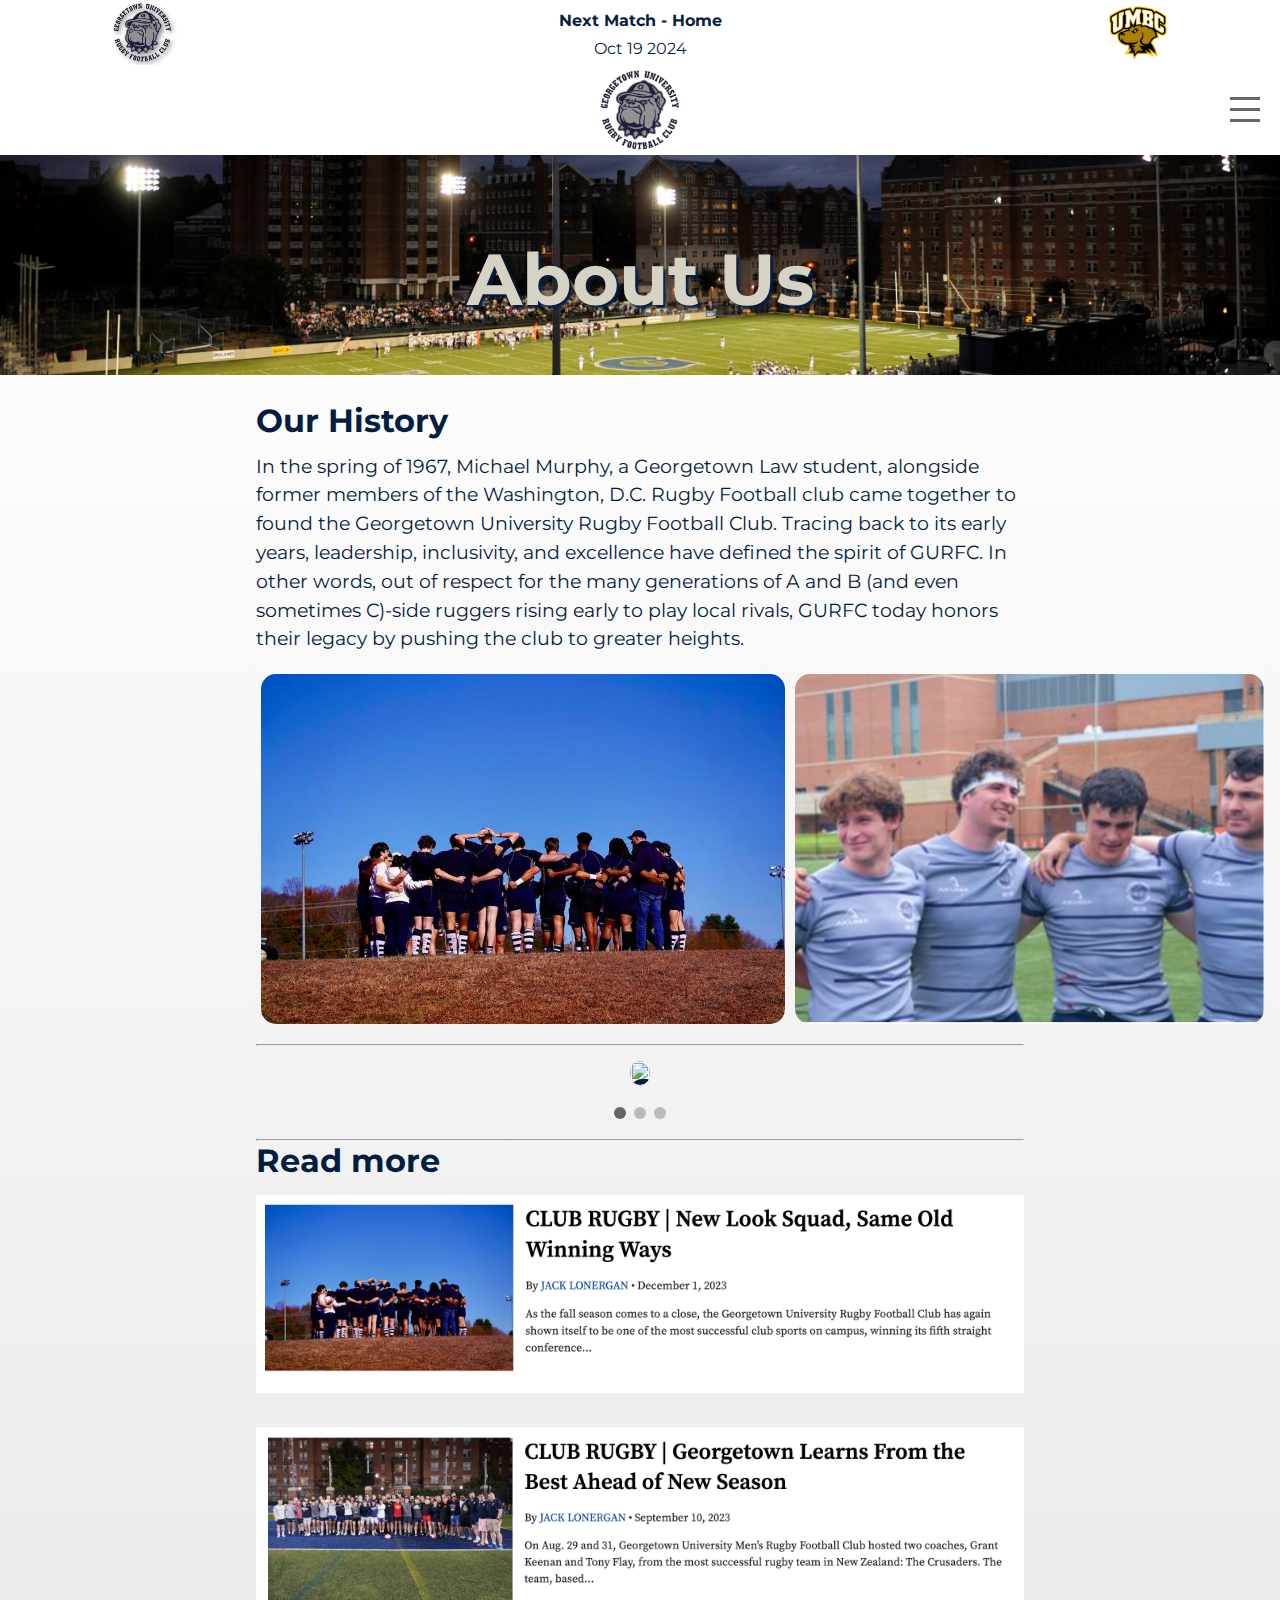
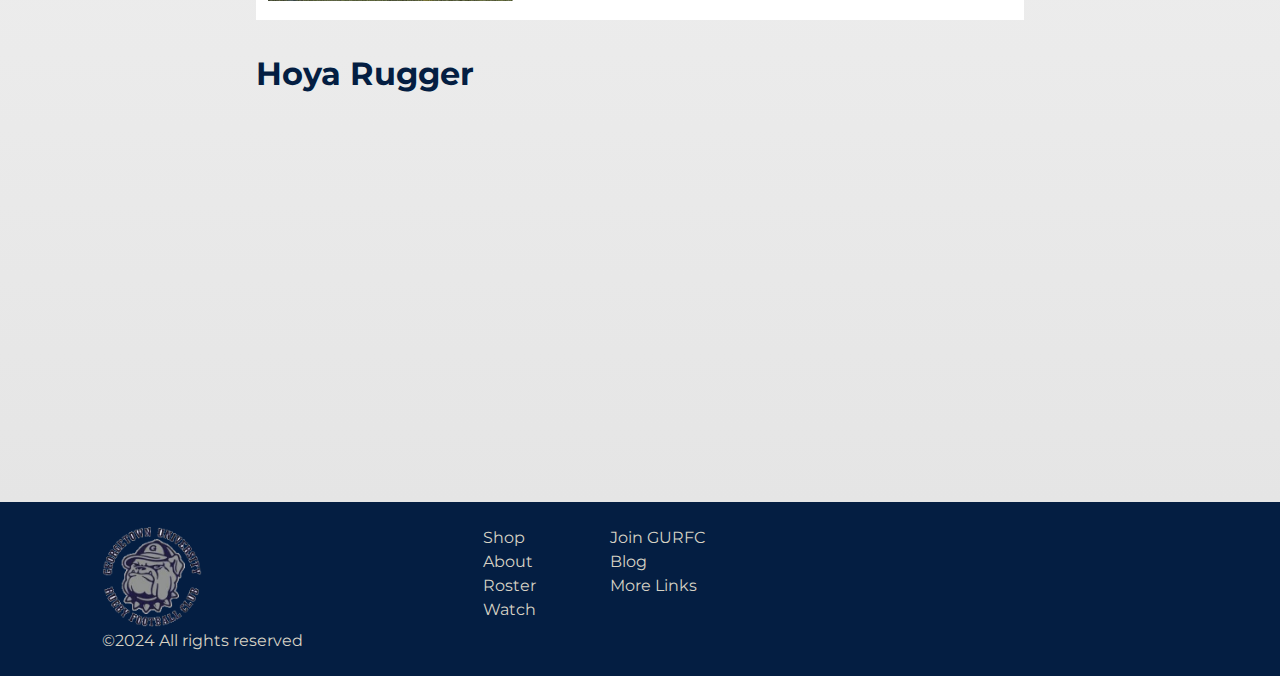
==== about.html @ d2261a6a "umbc match" ====
<!DOCTYPE html>
<html lang="en">
  <head>
    <link rel="stylesheet" href="style.css" />
    <meta charset="UTF-8" />
    <meta name="viewport" content="width=device-width, initial-scale=1.0" />
    <title>GURFC|About</title>
    <script
      src="https://kit.fontawesome.com/2601b20e92.js"
      crossorigin="anonymous"
    ></script>
    <link rel="preconnect" href="https://fonts.googleapis.com" />
    <link rel="preconnect" href="https://fonts.gstatic.com" crossorigin />
    <link
      href="https://fonts.googleapis.com/css2?family=Montserrat:ital,wght@0,100..900;1,100..900&display=swap"
      rel="stylesheet"
    />
    <link rel="icon" type="image/png" href="images/logo.png" sizes="32x32" />
    <link rel="icon" type="image/png" href="images/logo.png" sizes="16x16" />
  </head>
  <body>
    <div class="next-match">
      <div class="score-table">
        <div class="GURFC-card">
          <img src="images/logo.png" id="watch-logo" />
        </div>
        <div></div>
        <div
          class="card-info"
          style="
            display: block;
            text-align: center;
            line-height: 175%;
            padding-top: 0;
          "
        >
          <h4 style="color: #041e42; text-align: center; padding-top: 4px">
            Next Match - Home
          </h4>
          <p>Oct 19 2024</p>
        </div>
        <div></div>
        <div class="opponent-card">
          <img src="images/umbc_logo.png" id="opp-logo" />
        </div>
      </div>
    </div>
    <!--navigation bar-->
    <nav class="navbar">
      <div class="navbar__container">
        <div class="navbar__wide">
          <a href="index.html" id="navbar__logo">
            <img src="images/logo.png" width="80" height="80" />
          </a>
          <ul class="navbar__menu">
            <li class="navbar__item">
              <a href="shop.html" class="navbar__links">Shop</a>
            </li>
            <li class="navbar__item">
              <a href="about.html" class="navbar__links">About</a>
            </li>
            <li class="navbar__item">
              <a href="roster.html" class="navbar__links">Roster</a>
            </li>
            <li class="navbar__item">
              <a href="watch.html" class="navbar__links">Watch</a>
            </li>
            <li class="navbar__btn">
              <a href="join.html" class="button">Join GURFC</a>
            </li>
          </ul>
        </div>
        <div class="navbar__toggle" id="mobile-menu">
          <br />
          <span class="bar"></span>
          <span class="bar"></span>
          <span class="bar"></span>
        </div>
      </div>
    </nav>
    <!-- About Section -->
    <div class="watch__body">
      <div class="about__header">
        <h1>About Us</h1>
      </div>
      <div class="about__main">
        <div class="about__container">
          <div class="about__content">
            <h2>Our History</h2>
            <p>
              In the spring of 1967, Michael Murphy, a Georgetown Law student,
              alongside former members of the Washington, D.C. Rugby Football
              club came together to found the Georgetown University Rugby
              Football Club. Tracing back to its early years, leadership,
              inclusivity, and excellence have defined the spirit of GURFC. In
              other words, out of respect for the many generations of A and B
              (and even sometimes C)-side ruggers rising early to play local
              rivals, GURFC today honors their legacy by pushing the club to
              greater heights.
            </p>
            <div class="abt-imgs">
              <img src="images/PD.jpeg" id="abtimg" />
              <img src="images/uncs.png" id="abtimg2" />
            </div>
          </div>
        </div>
        <hr />
        <div class="Slideshow">
          <div class="about__content2">
            <div class="Slides fade">
              <div class="SlideTitle">
                <h2>Our Commitment to Inclusivity</h2>
              </div>
              <img src="images/include.jpg" class="ssimg" />
              <div class="caption">
                <p>
                  In GURFC, we believe inclusivity is vital to fielding the best
                  team we possibly can. We have no try-outs, and welcome anybody
                  to come to our practices to teach or learn the beautiful game
                  of rugby.
                </p>
              </div>
            </div>
            <div class="Slides fade">
              <div class="SlideTitle">
                <h2>Developing Athletes, Building Leaders</h2>
              </div>
              <img src="images/athlete.jpeg" class="ssimg" />
              <div class="caption">
                <p>
                  We believe that practice is not time off. Sharpening a skill,
                  whether athletic, academic, or professional requires
                  consistent intensity. Our practices serve as a reminder of how
                  good it feels to become better and how easy it is to work hard
                  when you know you’re making a difference.
                </p>
              </div>
            </div>
            <div class="Slides fade">
              <div class="SlideTitle">
                <h2>Beyond Rugby: A Community of Support</h2>
              </div>
              <img src="images/fwd.jpg" class="ssimg" />
              <div class="caption">
                <p>
                  For us, rugby is just one small part of our lives. GURFC
                  players and alums take pride in all of their academic,
                  extracurricular, and professional involvements. Being part of
                  GURFC goes far beyond simply playing rugby.
                </p>
              </div>
            </div>
            <a class="prev" onclick="plusSlides(-1)">&#10094;</a>
            <a class="next" onclick="plusSlides(1)">&#10095;</a>
          </div>
          <br />
          <div style="text-align: center">
            <span class="dot" onclick="currentSlide(1)"></span>
            <span class="dot" onclick="currentSlide(2)"></span>
            <span class="dot" onclick="currentSlide(3)"></span>
          </div>
        </div>
        <hr />
        <h2 style="color: #041e42; font-size: 2rem">Read more</h2>
        <div class="about__content3">
          <a
            href="https://thehoya.com/sports/club-rugby-new-look-squad-same-old-winning-ways/"
            ><img src="images/article 1.png" id="article1"
          /></a>
          <a
            href="https://thehoya.com/sports/club-rugby-georgetown-learns-from-the-best-ahead-of-new-season/"
            ><img src="images/article 2.png" id="article2"
          /></a>
          <h2 style="color: #041e42; font-size: 2rem">Hoya Rugger</h2>
          <iframe
            width="500"
            height="315"
            src="https://www.youtube.com/embed/M8ItVtysA5o?si=OM4Yzymn_uKCERls"
            title="YouTube video player"
            frameborder="0"
            allow="accelerometer; autoplay; clipboard-write; encrypted-media; gyroscope; picture-in-picture; web-share"
            referrerpolicy="strict-origin-when-cross-origin"
            allowfullscreen
          ></iframe>
        </div>
      </div>
    </div>
    <!--Footer Section-->
    <section>
      <div class="footer__container">
        <div class="footer__logo">
          <a href="index.html" id="footer__img">
            <img src="images/logo.png" width="100" height="100" />
          </a>
          <p>©2024 All rights reserved</p>
        </div>
        <div class="footer__links">
          <div class="footer__column">
            <a href="shop.html">Shop</a>
            <a href="about.html">About</a>
            <a href="roster.html">Roster</a>
            <a href="watch.html">Watch</a>
          </div>
          <div class="footer__column">
            <a href="join.html">Join GURFC</a>
            <a href="https://thehoya.com/?s=rugby">Blog</a>
            <a href="https://linktr.ee/gurfc">More Links</a>
          </div>
        </div>
        <div class="social__icons">
          <a
            href="/"
            class="social__icon--link"
            target="https://www.instagram.com/gurfc/"
            ><i class="fa-brands fa-instagram"></i
          ></a>
          <a
            href="https://www.facebook.com/GURFC/"
            class="social__icon--link"
            target="_blank"
            ><i class="fa-brands fa-facebook"></i
          ></a>
          <a
            href="https://www.youtube.com/channel/UCkJRjD6pDyHIiu_goEFzu9A"
            class="social__icon--link"
            target="_blank"
            ><i class="fa-brands fa-youtube"></i
          ></a>
        </div>
      </div>
    </section>

    <script src="app.js"></script>
  </body>
</html>
---- style.css ----
* {
  box-sizing: border-box;
  margin: 0;
  padding: 0;
  font-family: "Montserrat", sans-serif;
}

html {
  overflow: scroll;
  overflow-x: hidden;
}
::-webkit-scrollbar {
  width: 0; /* Remove scrollbar space */
  background: transparent; /* Optional: just make scrollbar invisible */
}
/* Optional: show position indicator in red */
::-webkit-scrollbar-thumb {
  background: #ff0000;
}

.navbar {
  height: 90px;
  display: flex;
  justify-content: center;
  align-items: center;
  font-size: 1rem;
  position: sticky;
  top: 0;
  z-index: 99;
  background-color: white;
}

.navbar__container {
  display: flex;
  flex-direction: row-reverse;
  justify-content: flex-start;
  position: relative;
  height: 80px;
  z-index: 99;
  width: 100%;
  padding: 0px 0px 0px 0px;
}

#navbar__logo img {
  width: 80px;
  height: 80 px;
  flex: 0 1 auto;
  position: absolute;
  left: 50%;
  transform: translateX(-50%);
}

.navbar__menu {
  display: flex;
  align-items: center;
  list-style: none;
  text-align: center;
  margin-left: auto;
}

.navbar__item {
  height: 80px;
}

.navbar__links {
  color: #041e42;
  display: flex;
  font-size: 1em;
  align-items: center;
  justify-content: center;
  text-decoration: none;
  padding: 0 1rem;
  height: 100%;
}

.navbar__btn {
  display: flex;
  align-items: center;
  padding: 0rem 2rem;
}

.button {
  display: flex;
  justify-content: center;
  align-items: center;
  text-decoration: none;
  padding: 10px 20px;
  height: 75%;
  width: 200px;
  border: none;
  outline: none;
  border-radius: 5px;
  background: #041e42;
  color: white;
}

.button:hover {
  background: #63666a;
  transition: all 0.3s ease;
}

.navbar__links:hover {
  color: #63666a;
  transition: all 0.3s ease;
}

@media screen and (max-width: 1280px) {
  .navbar__container {
    display: flex;
    justify-content: flex-start;
    position: relative;
    height: 80px;
    z-index: 999;
    max-width: 1300px;
    padding: 0px 0px 0px 0px;
  }

  .navbar__logo {
    flex: 0 1 auto;
    position: absolute;
    transform: translateX(-50%);
  }

  .navbar__menu {
    display: grid;
    grid-template-columns: auto;
    margin: 0;
    width: 100%;
    position: absolute;
    top: -1000px;
    transition: all 0.5s ease;
    height: 50vh;
    z-index: -1;
    transform: translateX(-100%);
  }

  .navbar__menu.active {
    background: white;
    top: 100%;
    opacity: 1;
    transition: all 0.5 ease;
    z-index: 99;
    height: 70vh;
    font-size: 1.1rem;
  }

  .navbar__btn {
    display: flex;
    justify-content: space-around;
    margin: 0;
    width: 100%;
    z-index: 99;
  }

  .navbar__toggle {
    flex: 0 1 auto;
    margin-left: auto;
    width: 50px;
    height: 80px;
    position: relative;
    background-color: #fff;
    cursor: pointer;
    padding-right: 20px;
  }

  .navbar__toggle .bar {
    width: 30px;
    height: 3px;
    margin: 8px 0;
    transition: all 0.3s ease-in-out;
    background: #63666a;
    display: block;
    cursor: pointer;
  }
  .navbar__item {
    width: 100%;
  }

  .navbar__links {
    text-align: center;
    padding: 2rem;
    width: 100%;
    display: table;
  }

  .navbar__btn {
    padding-bottom: 2rem;
  }
  .button {
    display: flex;
    justify-content: center;
    align-items: center;
    width: 80%;
    height: 80px;
    margin: 0;
  }

  #mobile-menu.is-active .bar:nth-child(2) {
    transform: translateY(11px) rotate(45deg);
  }

  #mobile-menu.is-active .bar:nth-child(4) {
    transform: translateY(-11px) rotate(-45deg);
  }

  #mobile-menu.is-active .bar:nth-child(3) {
    opacity: 0;
  }
}

/*Hero Section CSS*/
.main {
  background-image: url(images/P1.jpg);
  background-size: cover;
  background-repeat: no-repeat;
  background-position: 50% 54%;
  height: 700px;
  z-index: 1;
}

.main__container {
  display: flex;
  flex-direction: column;
  flex-wrap: wrap;
}

.main__content {
  margin: 4rem 8rem 8rem 8rem;
  text-align: center;
  z-index: 1;
}

.main__content h1 {
  font-size: 5.5rem;
  color: #fff;
  background-size: 100%;
  text-shadow: 8px 8px 8px #041e42;
}

.main__content h2 {
  font-size: 2rem;
  color: #fff;
  text-shadow: 6px 6px 6px #041e42;
  background-size: 100%;
}

.main__btn {
  font-size: 1.2rem;
  background-color: #041e42;
  margin: auto;
  color: white;
  padding: 16px 16px;
  border: none;
  border-radius: 10px;
  cursor: pointer;
  position: relative;
  transition: all 0.35s;
  outline: none;
}

.main__btn a {
  position: relative;
  z-index: 2;
  color: white;
  text-decoration: none;
}

.main__btn:after {
  position: absolute;
  content: "";
  top: 0;
  left: 0;
  width: 0;
  height: 100%;
  background: #63666a;
  transition: all 0.3s;
  border-radius: 10px;
}

.main__btn:hover {
  color: white;
}

.main__btn:hover:after {
  width: 100%;
}

.schedule__container {
  display: flex;
  justify-content: space-around;
  width: 100%;
}

.schedule__card {
  display: inline-block;
}

.instagram {
  display: flex;
  padding-top: 2%;
  justify-content: space-around;
}

@media screen and (max-width: 1040px) {
  .main__container {
    display: flex;
    justify-content: space-between;
    width: 100%;
  }

  .main__content {
    width: 0;
    margin: 4em 8rem 2rem 8rem;
    padding: 1px 0;
  }

  .main__content h1 {
    font-size: 4rem;
  }

  .main__content h2 {
    font-size: 2rem;
  }
}

@media screen and (max-width: 600px) {
  .main__content {
    margin: 4em 4rem 2rem 4rem;
  }

  .main__content h1 {
    font-size: 3rem;
  }

  .main__content h2 {
    font-size: 2rem;
  }
}

@media screen and (max-width: 600px) {
  .coaches {
    display: block;
  }
}

.main2 {
  display: flex;
  justify-content: space-around;
}

.main2__container {
  display: grid;
  grid-template-columns: 384px 484px;
  margin-top: 3rem;
  margin-bottom: 2rem;
  height: 500px;
  gap: 2rem;
}

.main2__content {
  max-height: fit-content;
}

.main2__content h1 {
  font-size: 2rem;
  color: #041e42;
}

.main2__content p {
  font-size: 1.2rem;
  color: #041e42;
}

.main2__content h2 {
  font-size: 1.2rem;
  color: #63666a;
}

.main__img {
  display: flex;
  align-items: center; /* Center the image vertically */
  justify-content: center; /* Center the image horizontally */
}

#img2 {
  max-width: 100%;
  max-height: 100%;
}

@media (max-width: 1280px) {
  .main2__container {
    display: flex;
    flex-direction: column;
    height: fit-content;
    object-fit: cover;
    max-width: 900px;
  }

  .main2__img,
  .main2__content {
    margin: 0 6%;
  }
  .main2__content p,
  .main2__content h2 {
    font-size: 1rem;
  }
}

.footer__container {
  background-color: #041e42;
  padding: 0 0;
  display: flex;
  min-height: 100%;
}

.footer__logo {
  cursor: pointer;
  flex: 2;
  margin-left: 8%;
  margin-top: 2%;
  margin-bottom: 2%;
  align-items: center;
}

.footer__logo p {
  color: #d6d2c4;
}

.footer__links {
  display: flex;
  flex: 4;
}

.footer__column {
  display: flex;
  flex-direction: column;
  margin-top: 4%;
  margin-left: 12%;
  line-height: 24px;
}

.footer__column a {
  text-decoration: none;
  color: #d6d2c4;
  font-size: 16px;
}

.social__icons {
  cursor: pointer;
  display: flex;
  justify-content: flex-end;
  margin-right: 8%;
  flex: 1;
  align-items: center;
}

.social__icon--link {
  color: #d6d2c4;
  font-size: 30px;
}

@media (max-width: 1000px) {
  .footer__container {
    position: relative;
    background-color: #041e42;
    height: 32vh;
  }

  .footer__logo {
    position: absolute;
  }
  .footer__links {
    position: absolute;
    bottom: 0;
    left: 0;
    right: 0;
    width: 300px;
    margin: auto;
  }
  .social__icons {
    position: absolute;
    right: 0;
    top: 0;
    bottom: 0;
    margin-top: auto;
    margin-bottom: auto;
  }
}

/*About CSS*/

.about__header {
  background-image: url(images/Cooper.jpeg);
  background-size: cover;
  background-repeat: no-repeat;
  background-position: 50% 60%;
  height: 220px;
  z-index: 1;
}

.about__header h1 {
  display: flex;
  justify-content: center;
  padding-top: 80px;
  color: #d6d2c4;
  text-shadow: 3px 3px 3px #041e42;
  font-family: "Montserrat", sans-serif;
  font-size: 4.5rem;
}

.about__main {
  display: block;

  margin: 0 auto;
  padding: 2% 20%;
}

.about__container {
  color: #041e42;
}

.abt-imgs {
  display: flex;
  justify-content: space-evenly;
  padding-bottom: 2%;
}

.about__content p {
  padding-bottom: 2%;
  text-align: left;
}

#abtimg {
  border-radius: 20px;
  width: auto;
  height: 40vh;
  grid-column: 1 / 2;
  object-fit: contain;
  padding: 5px;
}

#abtimg2 {
  border-radius: 20px;
  width: auto;
  height: 40vh;
  grid-column: 2 / 3;
  object-fit: contain;
  padding: 5px;
}

.about__content h2 {
  font-size: 2rem;
  padding-bottom: 12px;
}

.about__content p {
  font-size: 1.2rem;
  grid-column: 1 / 4;
  line-height: 1.5;
}

.Slideshow {
  margin: auto;
  padding: 2% 0%;
  max-width: 1200px;
}

.about__content2 {
  position: relative;
  margin: auto;
  overflow: hidden;
  display: flex;
  width: fit-content;
  border-radius: 20px;
}

.Slides {
  display: none;
}

.prev,
.next {
  cursor: pointer;
  position: absolute;
  top: 50%;
  width: auto;
  margin-top: -22px;
  padding: 16px;
  color: white;
  font-weight: bold;
  font-size: 18px;
  transition: 0.6s ease;
  border-radius: 0 3px 3px 0;
  user-select: none;
}

.next {
  right: 0;
  border-radius: 3px 0 0 3px;
}

.prev:hover,
.next:hover {
  background-color: rgba(0, 0, 0, 0.8);
}

.caption {
  color: #f2f2f2;
  background: #041e42;
  font-size: 1rem;
  padding: 8px 12px;
  position: absolute;
  margin-left: auto;
  margin-right: auto;
  left: 0;
  right: 0;
  top: 75%;
  text-align: center;
  width: 550px;
  text-align: center;
  line-height: 1.5;
  border-radius: 12px;
}

.SlideTitle {
  color: #fff;
  font-size: 1.2rem;
  margin: 8px 8px;
  position: absolute;
  right: 50%;
  left: 5%;
  top: 1;
  width: 100%;
}

.dot {
  cursor: pointer;
  height: 12px;
  width: 12px;
  margin: 0 2px;
  background-color: #bbb;
  border-radius: 50%;
  display: inline-block;
  transition: #fff 0.6s ease;
}

.active,
.dot:hover {
  background-color: #63666a;
}

.fade {
  animation-name: fade;
  animation-duration: 1.5s;
}

@keyframes fade {
  from {
    opacity: 0.4;
  }
  to {
    opacity: 1;
  }
}

.ssimg {
  width: 100%;
  height: 100%;
  object-fit: cover;
}

.about__content3 {
  display: flex;
  flex-direction: column;
  gap: 30px;
  padding-top: 2%;
}

#article1,
#article2 {
  width: 100%;
}

.about__content3 p {
  font-size: 1.2rem;
  line-height: 1.5;
  grid-column: 1/3;
}

@media (max-width: 1350px) {
  .about__content3 p {
    font-size: 0.9em;
    line-height: 2em;
    padding-bottom: 20px;
  }

  .about__content3 {
    padding-bottom: 5%;
  }

  .about__content3 iframe {
    align-self: center;
  }
}

@media (max-width: 1200px) {
  .about__main {
    padding: 2% 5%;
  }

  .about__content {
    padding: 2%;
  }

  .about__content p {
    display: flex;
    font-size: 1em;
    line-height: 2em;
  }

  .caption {
    color: #f2f2f2;
    font-size: 0.8em;
    text-align: center;
    top: 65%;
  }
}

@media (max-width: 1100px) {
  .abt-imgs {
    flex-direction: column;
    justify-self: center;
  }

  #abtimg {
    border-radius: 20px;
    height: auto;
  }

  #abtimg2 {
    border-radius: 20px;
    height: auto;
  }
}

@media (max-width: 670px) {
  .caption {
    color: #f2f2f2;
    font-size: 0.7em;
    text-align: left;
    left: 0;
    width: fit-content;
  }

  .SlideTitle {
    font-size: 1em;
  }
}

/*Roster CSS*/

.roster__header {
  background-image: url(images/Cooper.jpeg);
  background-size: cover;
  background-repeat: no-repeat;
  background-position: 50% 60%;
  height: 220px;
  z-index: 1;
}

.roster__header h1 {
  display: flex;
  justify-content: center;
  padding-top: 80px;
  color: #d6d2c4;
  text-shadow: 1px 1px 2px #041e42;
  font-family: "Montserrat", sans-serif;
  font-size: 4.5rem;
}

.dropdown_list {
  max-width: 0px;
  float: left;
  position: sticky;
  top: 100px;
  left: 3%;
  z-index: 3;
}

.dropdown_button {
  text-wrap: nowrap;
  background-color: transparent;
  border: none;
  color: #041e42;
  padding: 12px 16px;
  font-size: 16px;
  border-radius: 12px;
  cursor: pointer;
  margin-left: 1%;
  margin-top: 12px;
}

@media (max-width: 600px) {
  .dropdown_button {
    background-color: #e2e2e2;
  }
}

.dropdown_button:hover {
  background-color: #e2e2e2;
}

.courses {
  display: none;
  position: absolute;
  background-color: #f1f1f1;
  min-width: 160px;
  box-shadow: 0px 8px 16px 0px rgba(0, 0, 0, 0.2);
  z-index: 1;
  margin-left: 1%;
  border-radius: 12px;
}

.courses li {
  color: black;
  padding: 12px 16px;
  text-decoration: none;
  display: block;
  list-style: none;
}

.courses li a {
  color: #041e42;
  text-decoration: none;
  padding: 8px 12px;
  display: block;
}

.courses li:hover {
  background-color: #e2e2e2;
  color: white;
}

.courses li:hover:nth-child(1) {
  border-top-left-radius: 12px;
  border-top-right-radius: 12px;
}

.courses li:hover:nth-child(3) {
  border-bottom-left-radius: 12px;
  border-bottom-right-radius: 12px;
}

.sortbtn:hover {
  background-color: #e2e2e2;
}

.sort-menu {
  position: sticky;
  right: 0;
  padding-top: 10px;
  padding-right: 2%;
}

.dropdown__content {
  position: absolute;
  margin-left: 1.5%;
  background-color: #e2e2e2;
  min-width: 150px;
  box-shadow: 0px 8px 16px 0px rgba(0, 0, 0, 0.2);
  z-index: 1;
}

.dropdown__content a {
  color: #041e42;
  text-decoration: none;
  padding: 8px 12px;
  display: block;
}

.roster__container {
  display: grid;
  justify-content: center;
  grid-template-columns: 550px 550px;
  gap: 20px;
  padding: 20px;
}

.card__container {
  display: flex;
  margin-top: 1rem;
  width: 550px;
  border-radius: 10px;
  box-shadow: 0 4px 8px 0 rgba(0, 0, 0, 0.2), 0 6px 20px 0 rgba(0, 0, 0, 0.19);
}

.animate__slideInUp:nth-child(1) {
  animation-delay: 50ms;
}

.animate__slideInUp:nth-child(2) {
  animation-delay: 100ms;
}

.animate__slideInUp:nth-child(3) {
  animation-delay: 150ms;
}

.animate__slideInUp:nth-child(4) {
  animation-delay: 200ms;
}

.animate__slideInUp:nth-child(n + 5):nth-child(-n + 24) {
  animation-delay: 250ms;
}

.image-container {
  align-items: center;
  height: 155px;
}

.image-container img {
  border-top-left-radius: 10px;
  border-bottom-left-radius: 10px;
  height: 155px;
  position: sticky;
}

.profile__container {
  display: flex;
  flex-direction: column;
  flex: 0 1 80%;
  background-color: #fff;
  box-shadow: 0 0 10px rgba(0, 0, 0, 0.1);
  overflow: hidden;
  border-top-right-radius: 10px;
  border-bottom-right-radius: 10px;
}

.profile-header {
  background-color: #041e42;
  color: #fff;
  padding: 0.8rem;
  align-items: baseline;
}

.name {
  font-size: 18px;
}

.board-position {
  font-size: 0.7rem;
  color: #e2e2e2;
}

.details {
  border-collapse: collapse;
  margin: auto;
  margin-top: 4px;
  margin-left: 12px;
  display: flex;
  font-size: 16px;
  width: 100%;
}
.details th,
.details td {
  text-align: left;
  padding: 4px 4px;
  width: fit-content;
}
.details td:nth-child(1) {
  width: 100px;
}
.details td:nth-child(2) {
  width: 70px;
}

.details td:nth-child(3) {
  width: 130px;
}

@media screen and (max-width: 1150px) {
  .roster__container {
    display: flex;
    flex-direction: column;
    align-items: center;
    margin: 0 100px;
  }
}

@media screen and (max-width: 600px) {
  .details {
    font-size: 13px;
    height: 65px;
    margin-top: auto;
    margin-bottom: auto;
  }

  .image-container img {
    border-top-left-radius: 10px;
    border-bottom-left-radius: 10px;
    height: 115px;
    position: sticky;
  }

  .profile-header {
    height: 50px;
  }

  .profile__container {
    flex-direction: column;
    flex: 0 1 80%;
    background-color: #fff;
    box-shadow: 0 0 10px rgba(0, 0, 0, 0.1);
    overflow: hidden;
  }

  .roster__container {
    display: flex;
    flex-direction: column;
    align-items: center;
    margin: 0 3% 0 3%;
  }

  .name {
    font-size: 15px;
  }

  .board-position {
    font-size: 10px;
  }

  .card__container {
    width: 100%;
    height: 115px;
  }
}

.watch__body {
  background-image: linear-gradient(to bottom, white, #e5e5e5);
}

.watch__header {
  display: block;
}

.shape {
  padding: 1% 2% 0% 2%;
}

.next-match {
  z-index: 2;
}

.score-table {
  position: relative;
  display: flex;
  flex-direction: row;
  justify-content: space-around;
  align-items: center;
  color: #041e42;
  padding: 12px 16px;
  height: 65px;
}

.GURFC-card {
  filter: drop-shadow(2px 2px 2px #999);
  width: 60px;
  height: 60px;
}

#watch-logo {
  max-width: 100%;
  max-height: 100%;
}

.opponent-card {
  max-width: 60px;
  max-height: 60px;
}

#opp-logo {
  /*   filter: drop-shadow(2px 2px 2px #444);
 */
  max-width: 60px;
  max-height: 60px;
  object-fit: contain;
}

.watch__container {
  display: flex;
  flex-direction: column;
}

@media (max-width: 1200px) {
  .watch__container {
    display: flex;
    flex-direction: column;
  }

  .watch__container1 {
    display: flex;
    flex-direction: column;
    align-items: center;
  }
  .watch__container2 {
    display: flex;
    flex-direction: column;
    align-items: center;
  }
}

.watch__container1 {
  display: flex;
  justify-content: space-around;
  max-width: 1200px;
  margin: 0 auto;
}

.watch__Slideshow {
  max-width: 1200px;
}

@media (max-width: 700px) {
  .watch__Slideshow {
    width: 90%;
    align-items: center;
    order: 2;
    margin-top: 12px;
  }
  .schedule-image {
    width: 85%;
    object-fit: contain;
    order: 1;
  }

  .score-box {
    width: 90%;
  }
}

.schedule-image {
  max-width: 684px;
  max-height: 684px;
  margin: 0 2%;
  align-self: top;
  border-radius: 20px;
}

.watch__container2 {
  display: flex;
  justify-content: space-around;
  margin: 0 auto;
  width: 100%;
  max-width: 1200px;
}

.score-box {
  border-collapse: collapse;
  margin: 0;
  min-width: 400px;
}

.score-box thead,
.score-box tbody {
  font-size: 0.8rem;
}

caption {
  font-size: 3rem;
  text-align: center;
  padding: 12px 0px;
}

.score-box th {
  background-color: #041e42;
  color: white;
  text-align: left;
}

.score-box th,
.score-box td {
  font-size: 0.9rem;
  padding: 12px 15px;
  text-align: left;
}

.score-box td:nth-child(5) {
  background-color: #d6d2c4;
  cursor: pointer;
  display: none;
}

.score-box th:nth-child(5) {
  display: none;
}

.score-box tr:nth-child(2n) {
  background-color: #e4e2db;
}

.videos {
  display: flex;
  justify-content: space-around;
  flex: 1;
  margin: 2% 2%;
  width: 100%;
  min-height: 400px;
}

.videos iframe {
  width: 100%;
  min-height: 300px;
}

.watch__main {
  color: #041e42;
}

.youtube {
  min-width: 600px;
  object-fit: contain;
}

@media (max-width: 600px) {
  .youtube {
    width: 90%;
    min-width: 200px;
  }
}

/*Shop CSS*/

.shop {
  background-image: linear-gradient(to bottom right, white, #e5e5e5);
}

.shop-header {
  background-image: url(images/P7.jpg);
  background-size: cover;
  background-repeat: no-repeat;
  background-position: 50% 77%;
  height: 300px;
  border-radius: 20px;
  margin: 10px 20px;
  display: flex;
  flex-direction: column;
}

.shop-header h1 {
  padding-top: 60px;
  color: #f2f2f2;
  text-shadow: 2px 2px 2px #041e42;
  font-family: "Montserrat", sans-serif;
  font-size: 5rem;
  align-self: center;
}

/*css for match.html*/

.shop-header h2 {
  color: #f2f2f2;
  text-shadow: 2px 2px 2px #041e42;
  font-family: "Montserrat", sans-serif;
  font-size: 5rem;
  align-self: center;
}

.shop-main {
  display: block;
  margin: 2% 2% 0% 2%;
}

.shop-body1 {
  display: grid;
  grid-template-columns: repeat(3, 1fr);
  grid-auto-rows: minmax(100px, auto);
  text-decoration: none;
}

.shop-card1 {
  text-align: center;
}

.shop-card2 {
  text-align: center;
}

.shop-card1 h1 {
  font-size: 2em;
}

.shop-card2 h1 {
  font-size: 1.2em;
}

.shop-image {
  max-width: 400px;
  height: 400px;
  border-radius: 20px;
  border: 1px #041e42 solid;
}

.shop-image2 {
  max-width: 300px;
  height: 300px;
  border-radius: 20px;
  border: 1px #041e42 solid;
}

.shop-body2 {
  display: grid;
  grid-template-columns: repeat(4, 1fr);
  grid-auto-rows: minmax(100px, auto);
  text-decoration: none;
  padding-bottom: 3em;
  row-gap: 1em;
}

@media screen and (max-width: 1300px) {
  .shop-body1 {
    display: flex;
    flex-direction: column;
  }

  .shop-body2 {
    display: grid;
    grid-template-columns: repeat(2, 1fr);
    grid-auto-rows: minmax(100px, auto);
  }

  .shop-image {
    max-width: 600px;
    height: 600px;
  }
}

@media screen and (max-width: 850px) {
  .shop-image {
    max-width: 420px;
    height: 420px;
  }

  .shop-body2 {
    display: flex;
    flex-direction: column;
  }
}

#joinimg {
  background-image: url(images/P3.jpg);
  background-size: cover;
  background-repeat: no-repeat;
  background-position: 50% 44%;
  height: 350px;
  border-radius: 20px;
}

.join__btn {
  font-size: 1.2rem;
  background-color: #041e42;
  margin: auto;
  color: white;
  padding: 16px 16px;
  border: none;
  border-radius: 10px;
  cursor: pointer;
  transition: all 0.35s;
  outline: none;
  display: flex;
  margin-bottom: 12px;
  text-decoration: none;
}

.join__btn:hover {
  background: #63666a;
  transition: all 0.3s;
  border-radius: 10px;
}

.join__btn a {
  text-decoration: none;
  color: #fff;
}
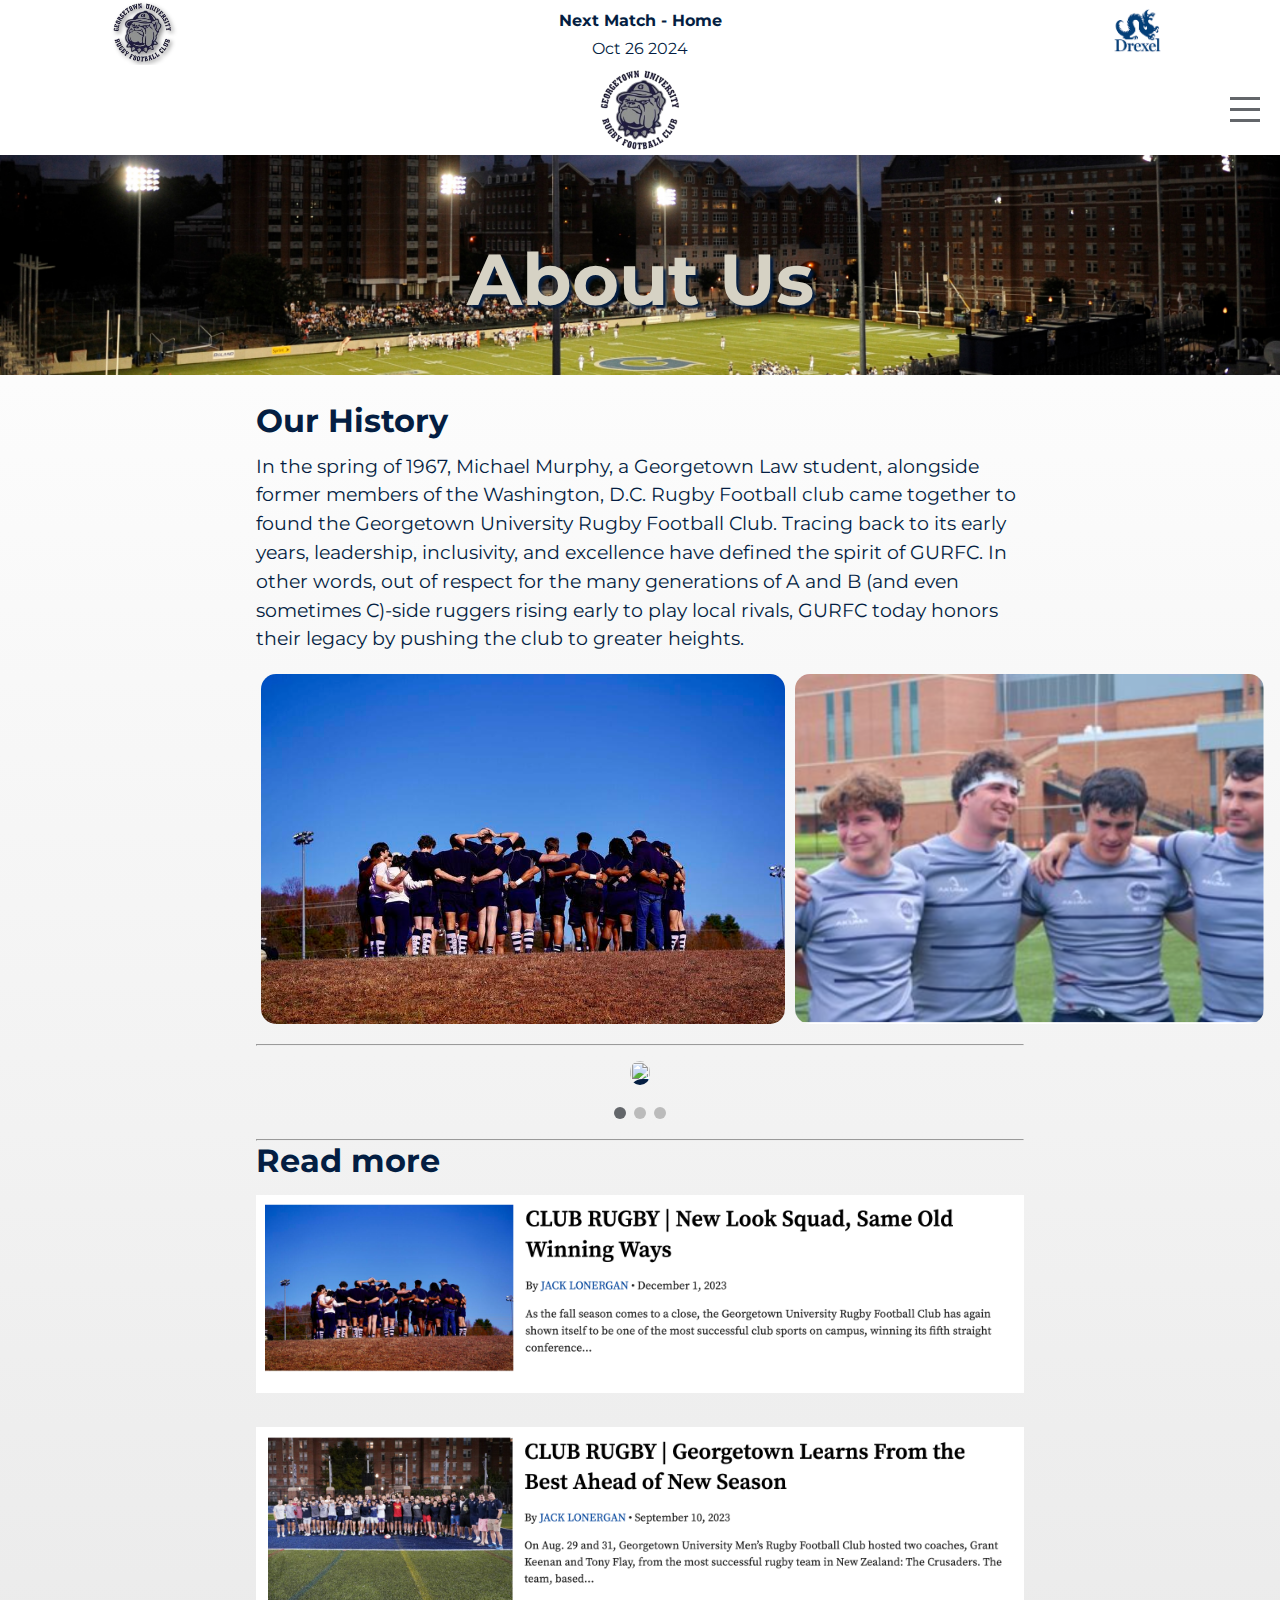
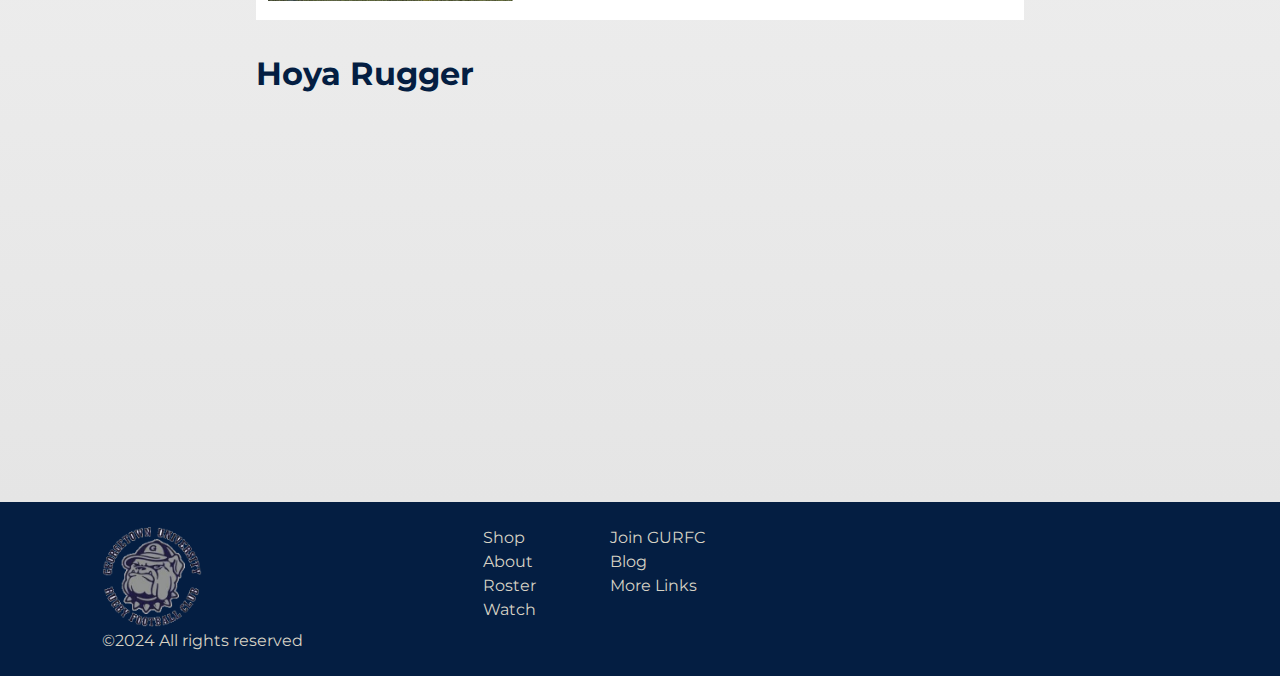
==== commit 1de930e3: "drexel next match" ====
--- a/about.html
+++ b/about.html
@@ -37,11 +37,11 @@
           <h4 style="color: #041e42; text-align: center; padding-top: 4px">
             Next Match - Home
           </h4>
-          <p>Oct 19 2024</p>
+          <p>Oct 26 2024</p>
         </div>
         <div></div>
         <div class="opponent-card">
-          <img src="images/umbc_logo.png" id="opp-logo" />
+          <img src="images/drexel_logo.png" id="opp-logo" />
         </div>
       </div>
     </div>
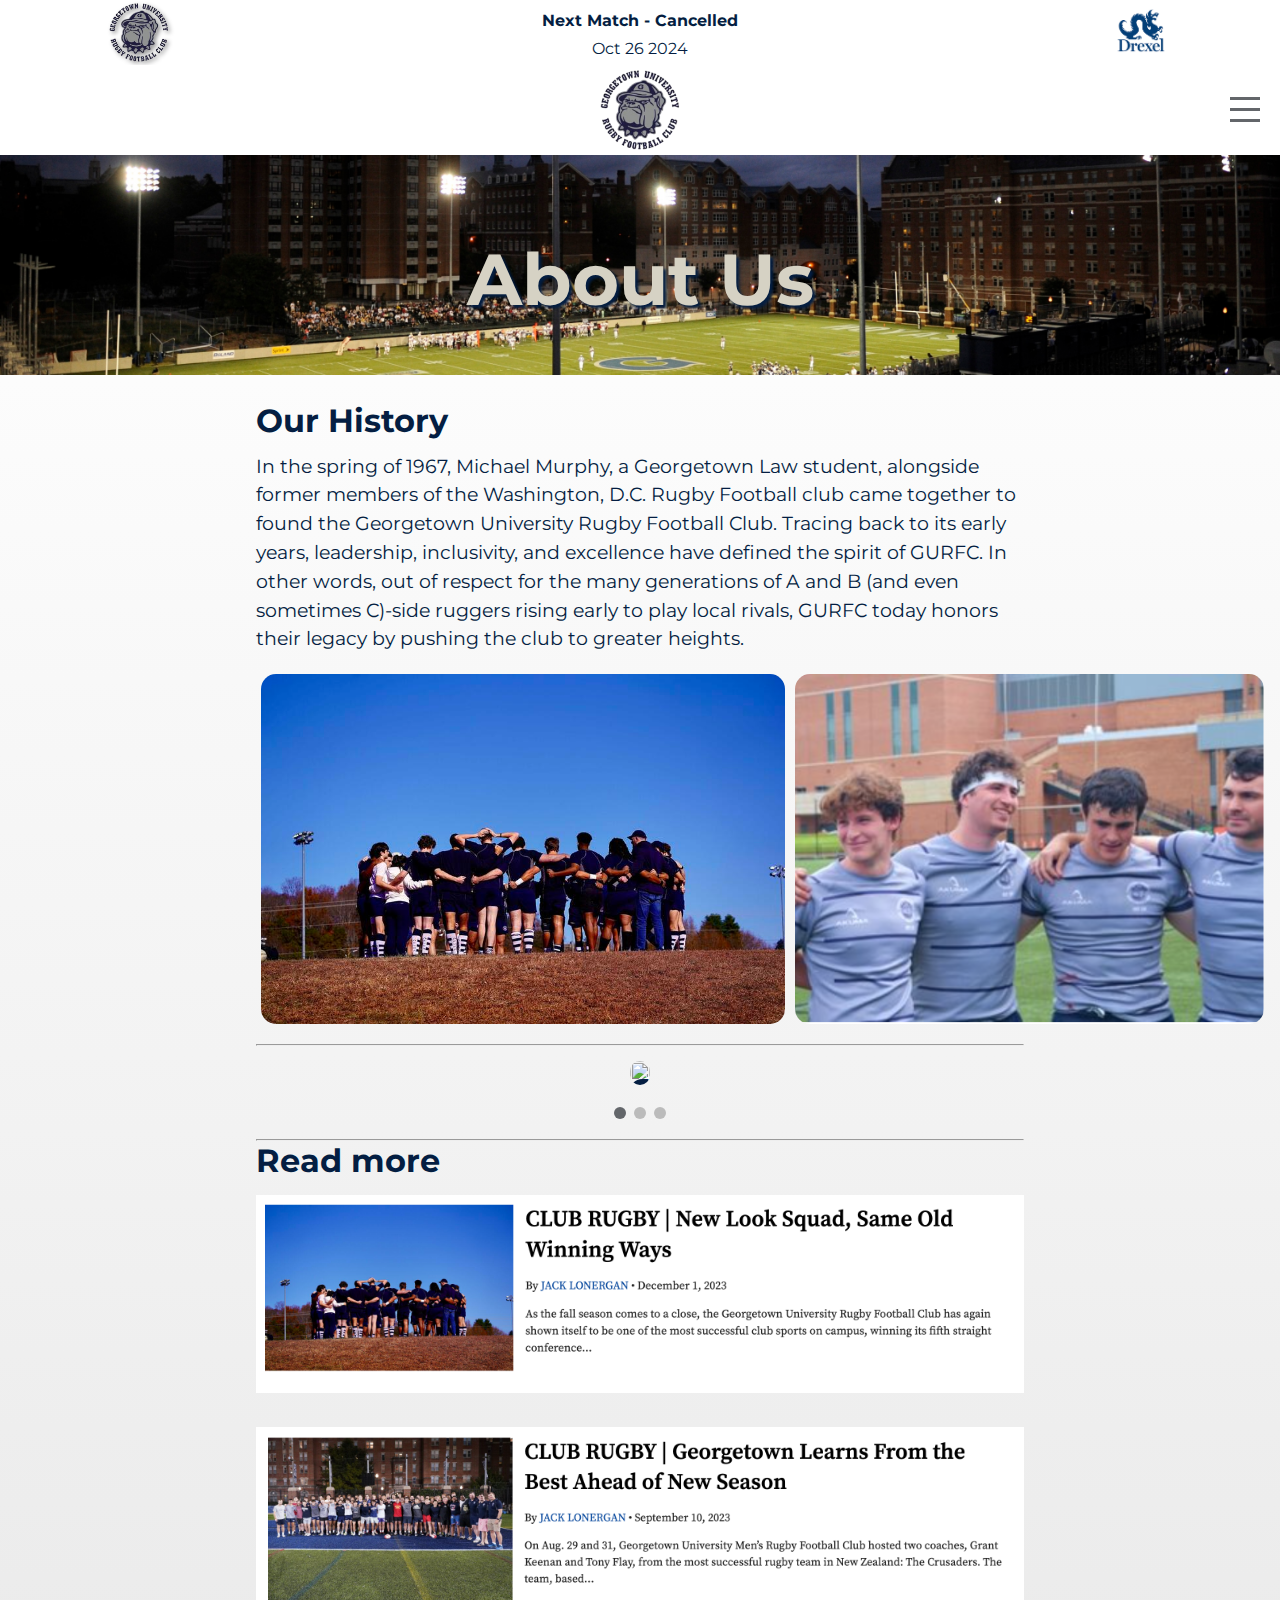
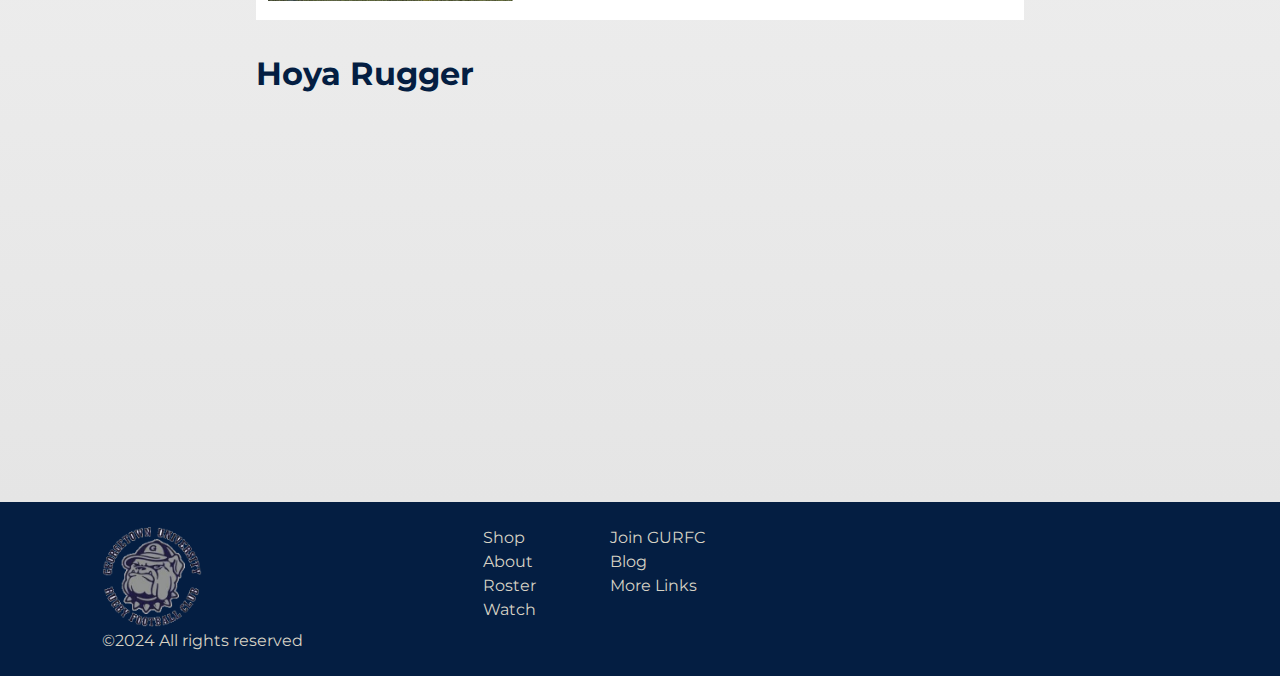
==== commit d0d8a8ad: "cancel drexel" ====
--- a/about.html
+++ b/about.html
@@ -35,7 +35,7 @@
           "
         >
           <h4 style="color: #041e42; text-align: center; padding-top: 4px">
-            Next Match - Home
+            Next Match - Cancelled
           </h4>
           <p>Oct 26 2024</p>
         </div>
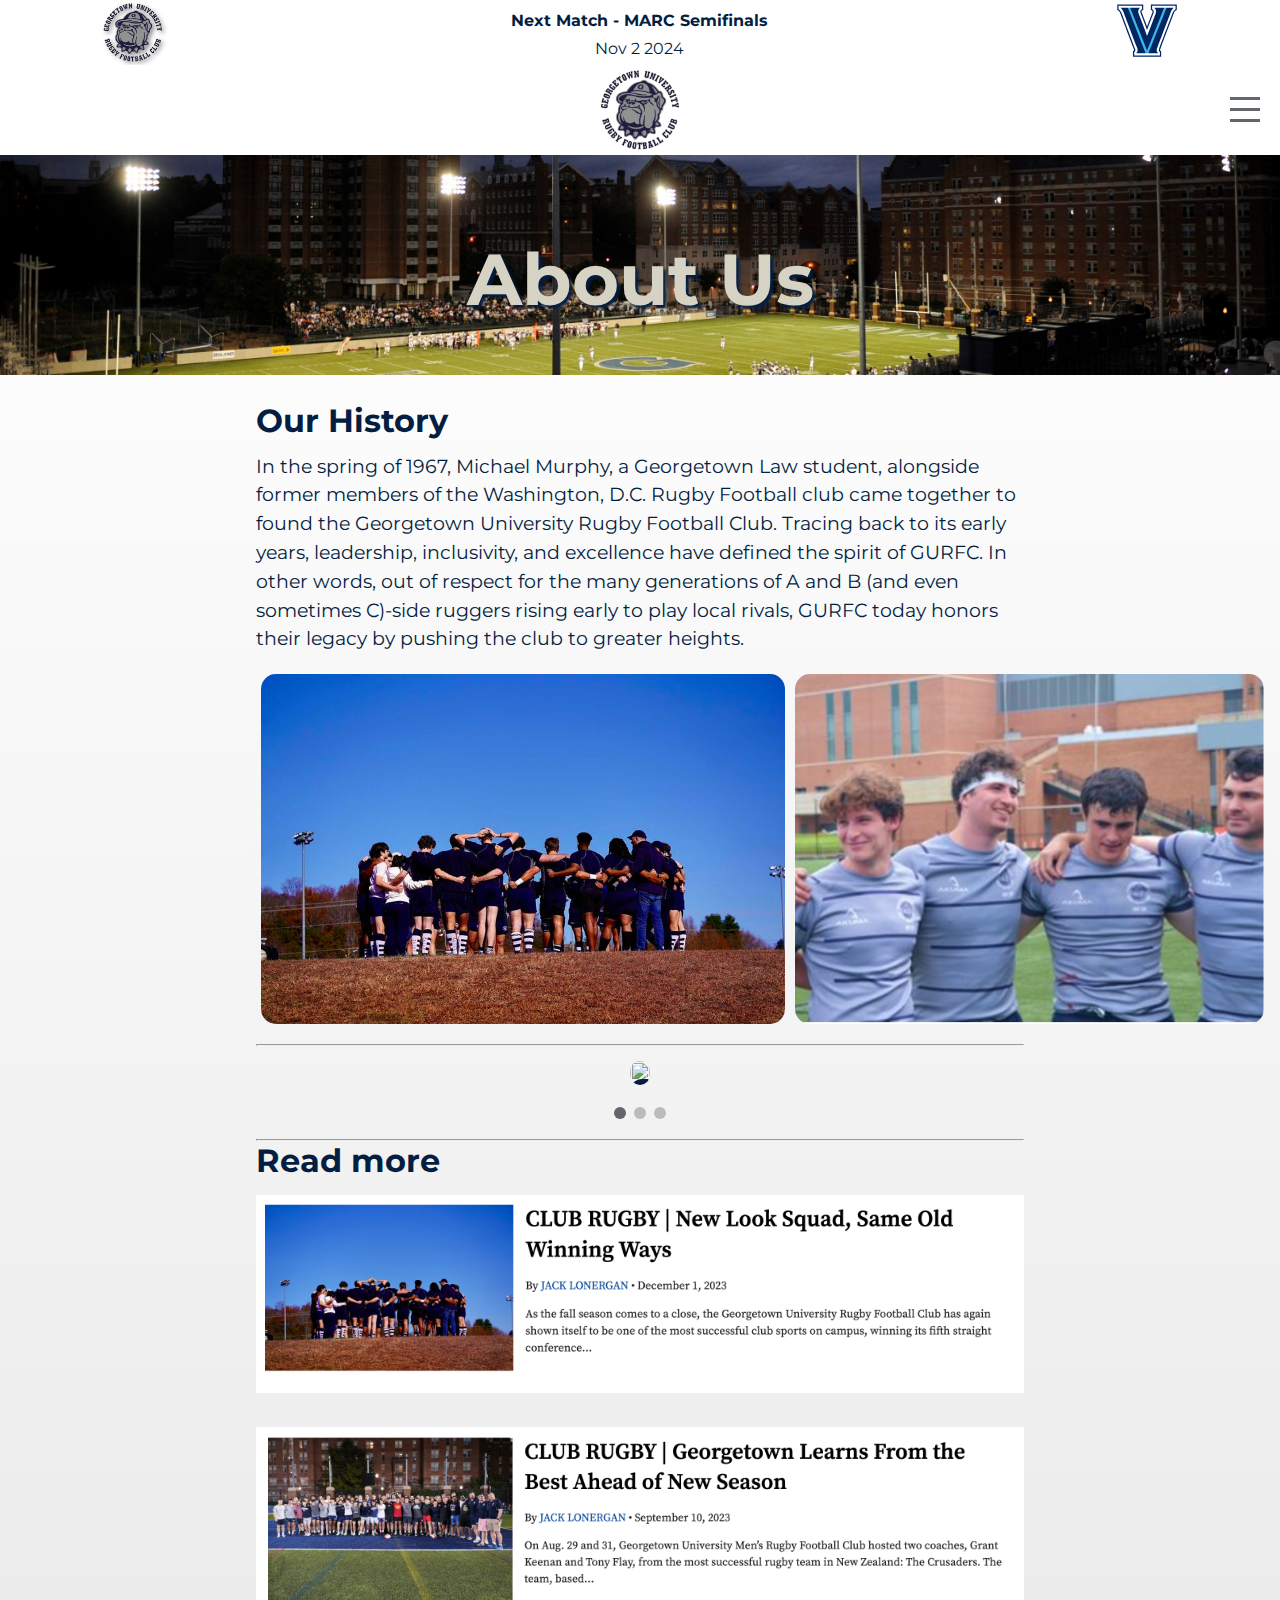
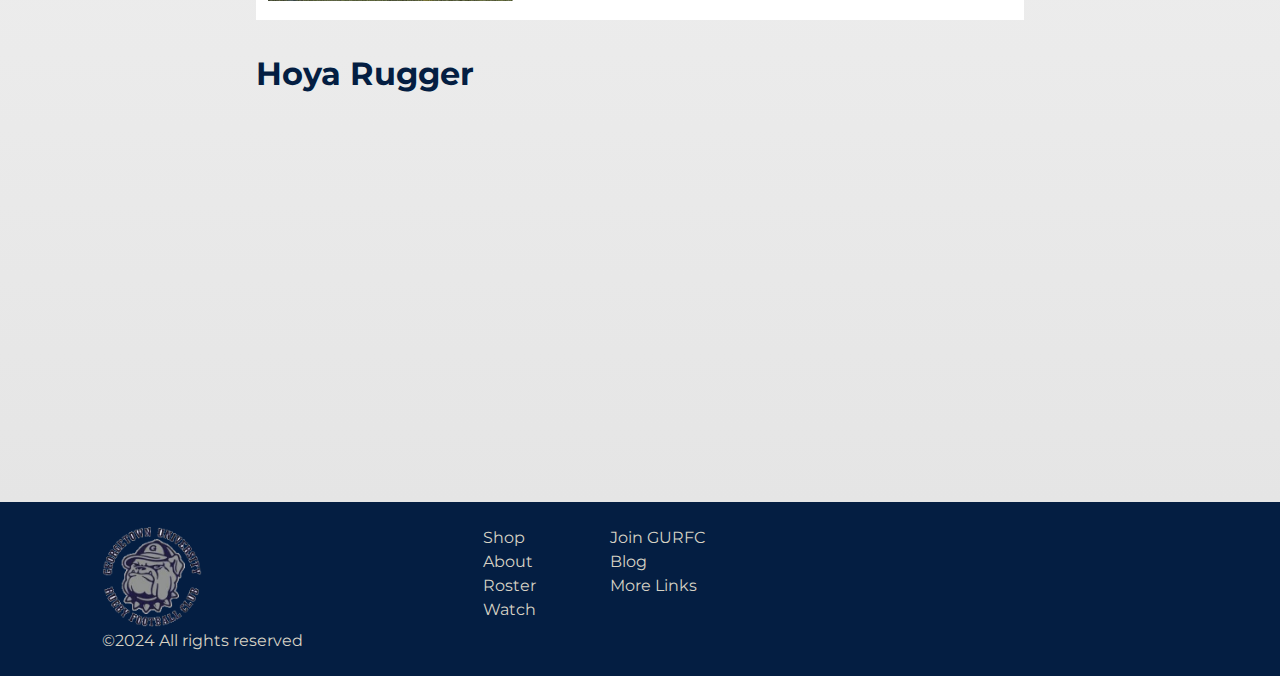
==== commit 0071cfe2: "playoff next_game" ====
--- a/about.html
+++ b/about.html
@@ -35,13 +35,13 @@
           "
         >
           <h4 style="color: #041e42; text-align: center; padding-top: 4px">
-            Next Match - Cancelled
+            Next Match - MARC Semifinals
           </h4>
-          <p>Oct 26 2024</p>
+          <p>Nov 2 2024</p>
         </div>
         <div></div>
         <div class="opponent-card">
-          <img src="images/drexel_logo.png" id="opp-logo" />
+          <img src="images/nova_logo.svg" id="opp-logo" />
         </div>
       </div>
     </div>
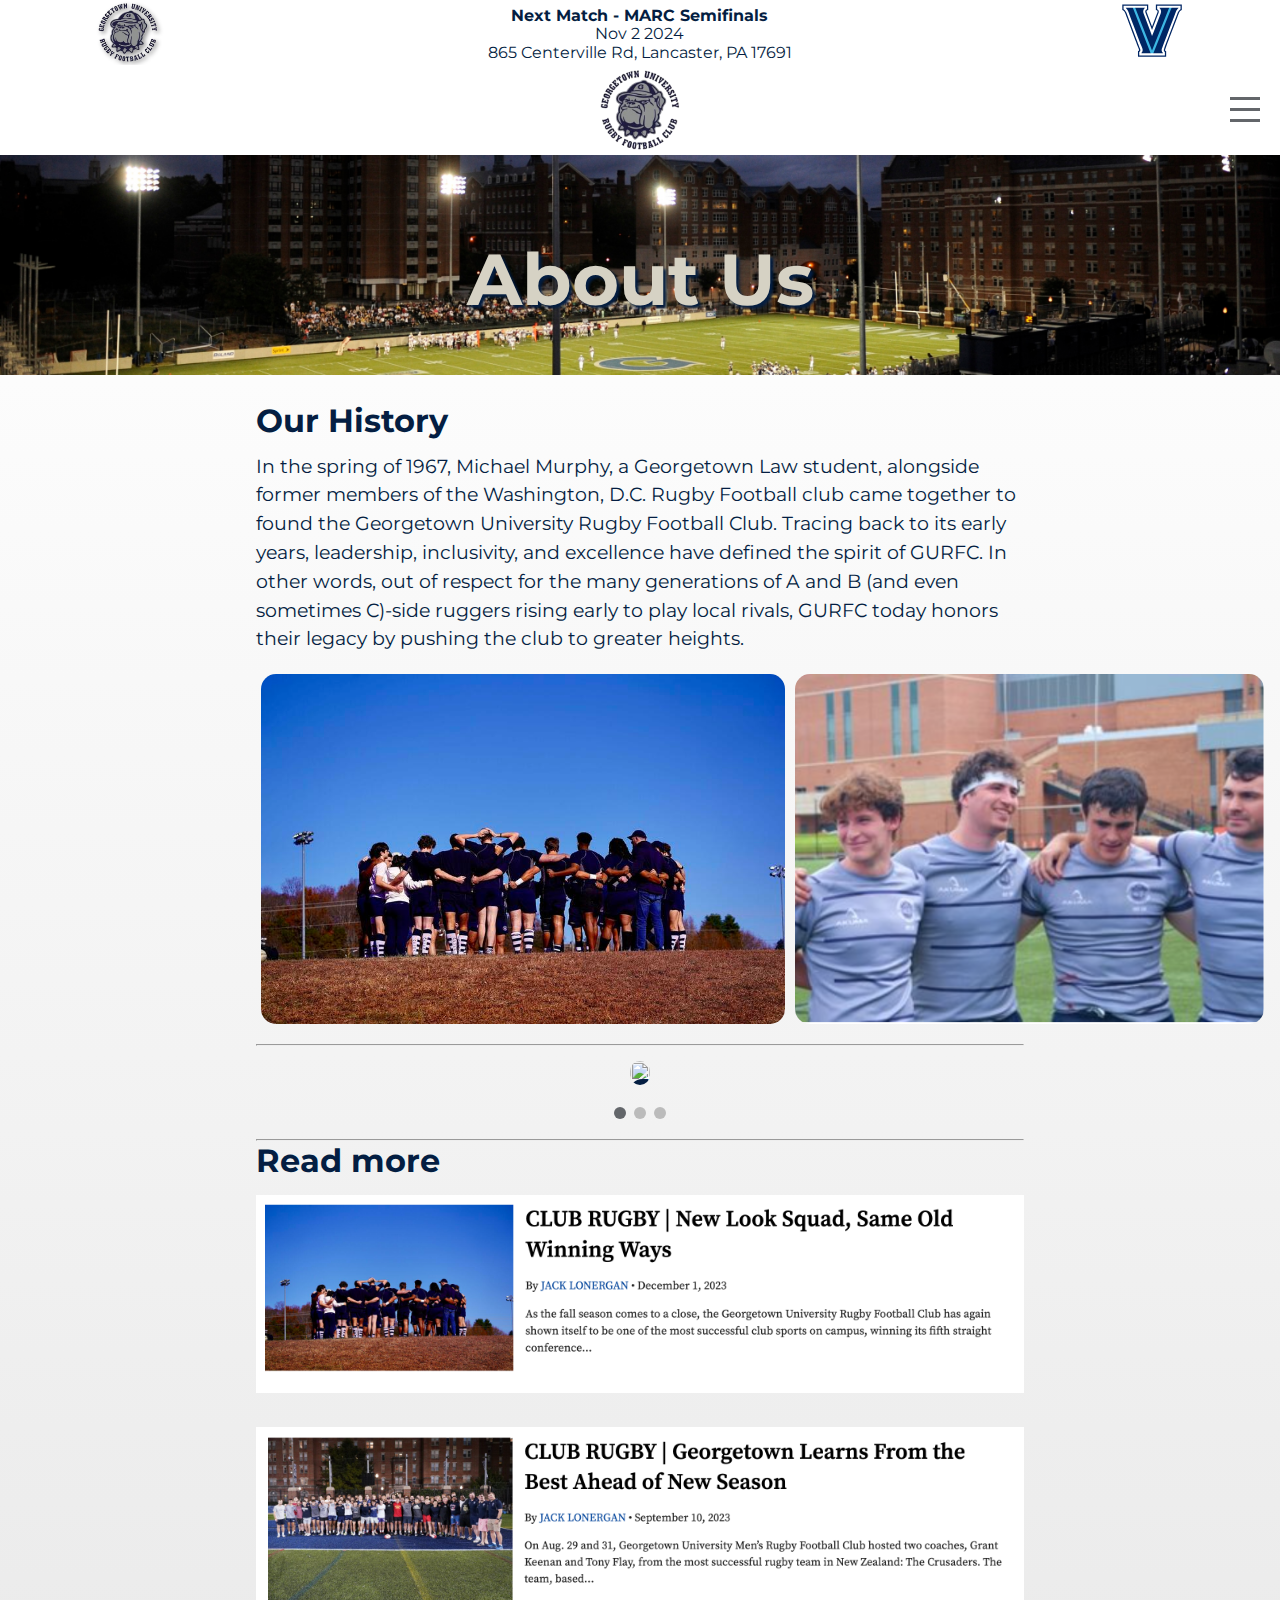
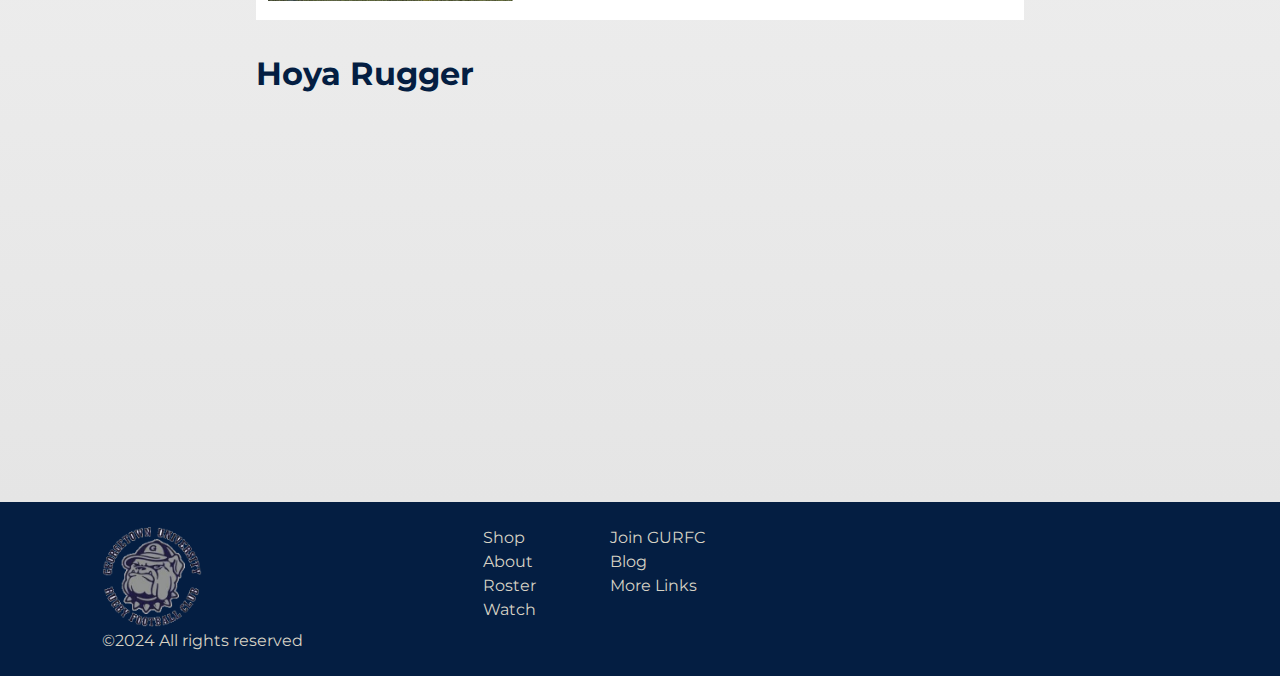
==== commit 2775c836: "Address for game included" ====
--- a/about.html
+++ b/about.html
@@ -30,7 +30,7 @@
           style="
             display: block;
             text-align: center;
-            line-height: 175%;
+            line-height: 115%;
             padding-top: 0;
           "
         >
@@ -38,6 +38,7 @@
             Next Match - MARC Semifinals
           </h4>
           <p>Nov 2 2024</p>
+          <p>865 Centerville Rd, Lancaster, PA 17691</p>
         </div>
         <div></div>
         <div class="opponent-card">
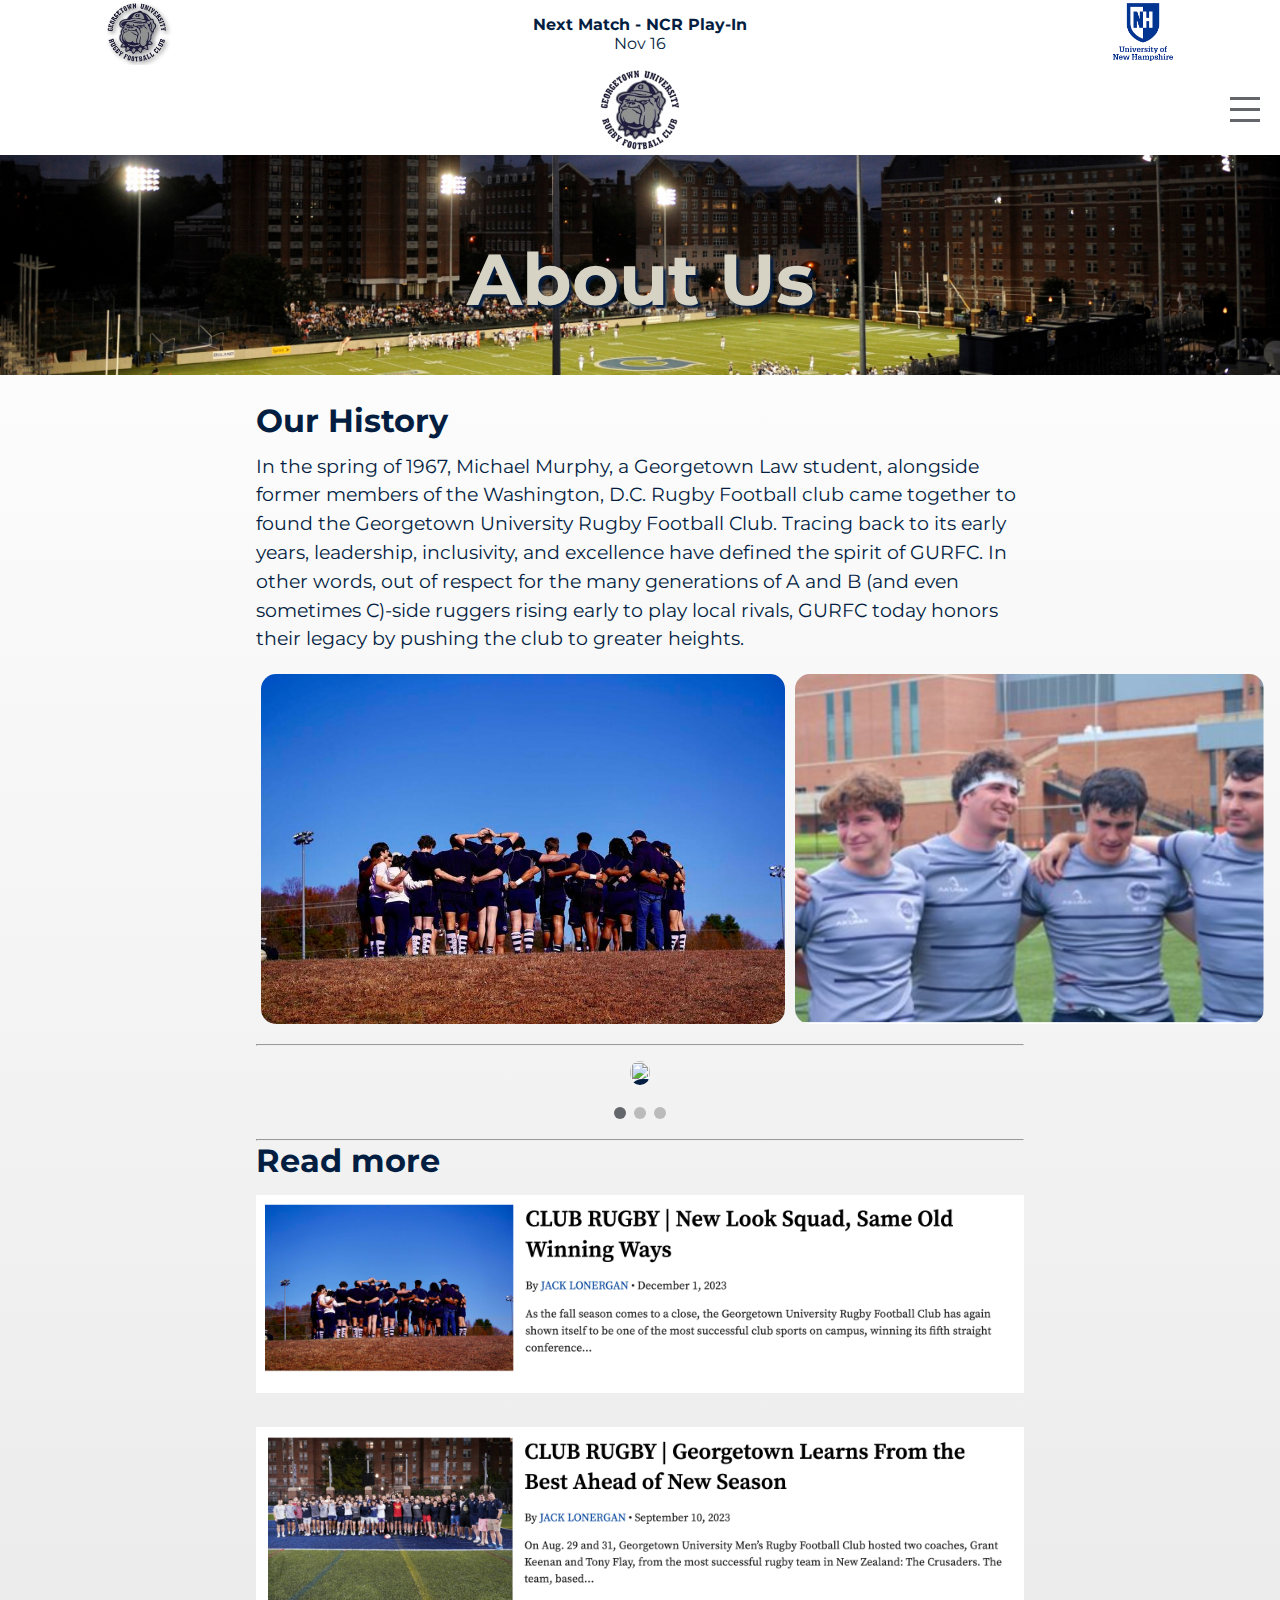
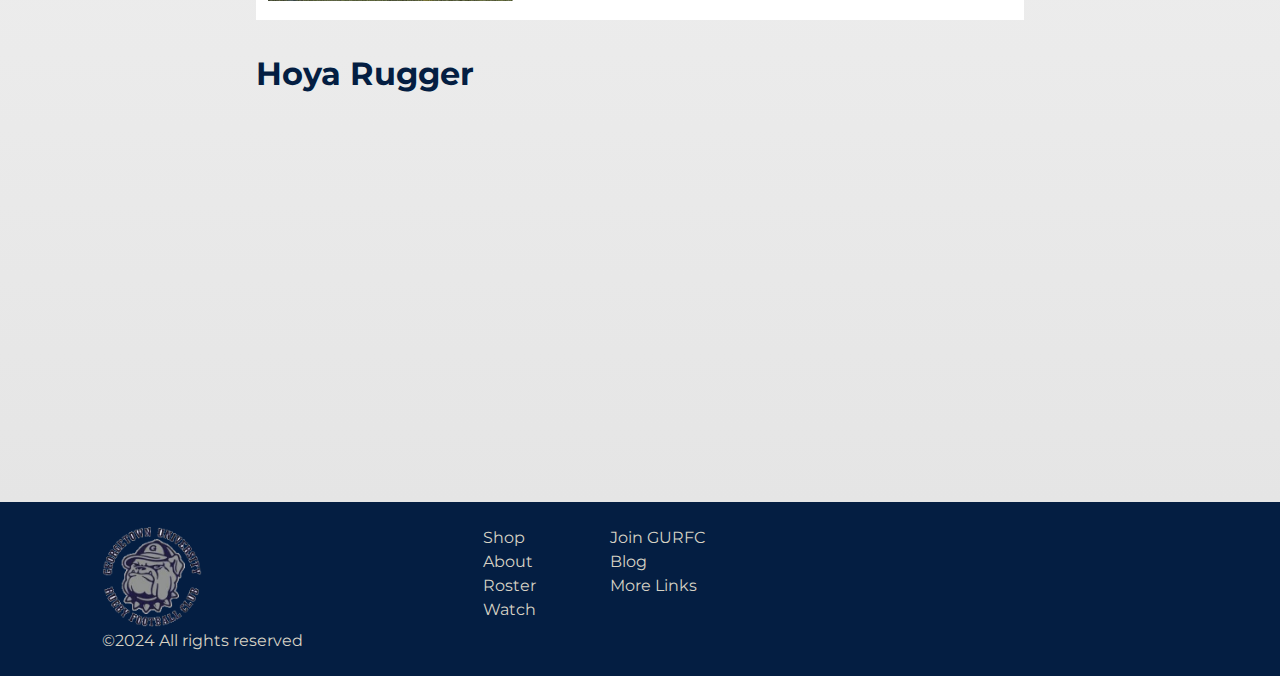
==== commit 52aa967c: "unh playoff" ====
--- a/about.html
+++ b/about.html
@@ -35,14 +35,13 @@
           "
         >
           <h4 style="color: #041e42; text-align: center; padding-top: 4px">
-            Next Match - MARC Semifinals
+            Next Match - NCR Play-In
           </h4>
-          <p>Nov 2 2024</p>
-          <p>865 Centerville Rd, Lancaster, PA 17691</p>
+          <p>Nov 16</p>
         </div>
         <div></div>
         <div class="opponent-card">
-          <img src="images/nova_logo.svg" id="opp-logo" />
+          <img src="images/unh.png" id="opp-logo" />
         </div>
       </div>
     </div>
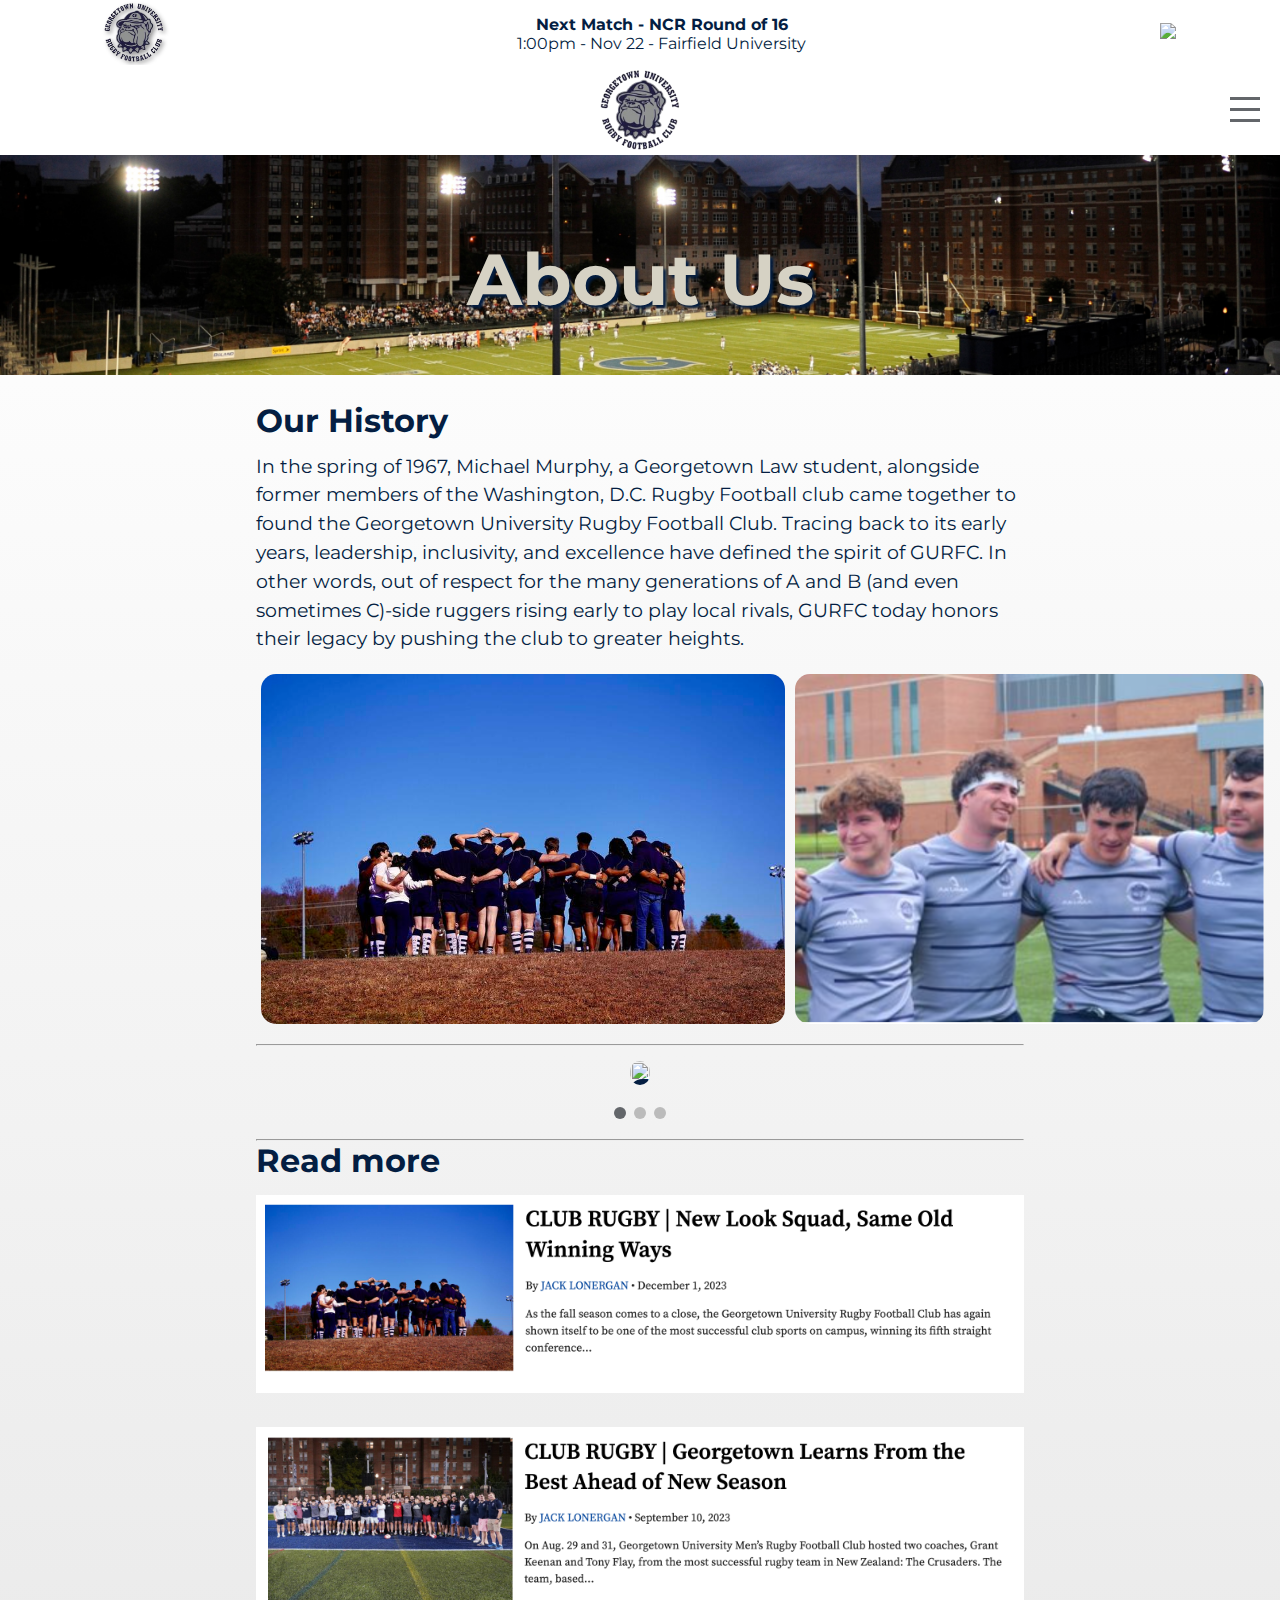
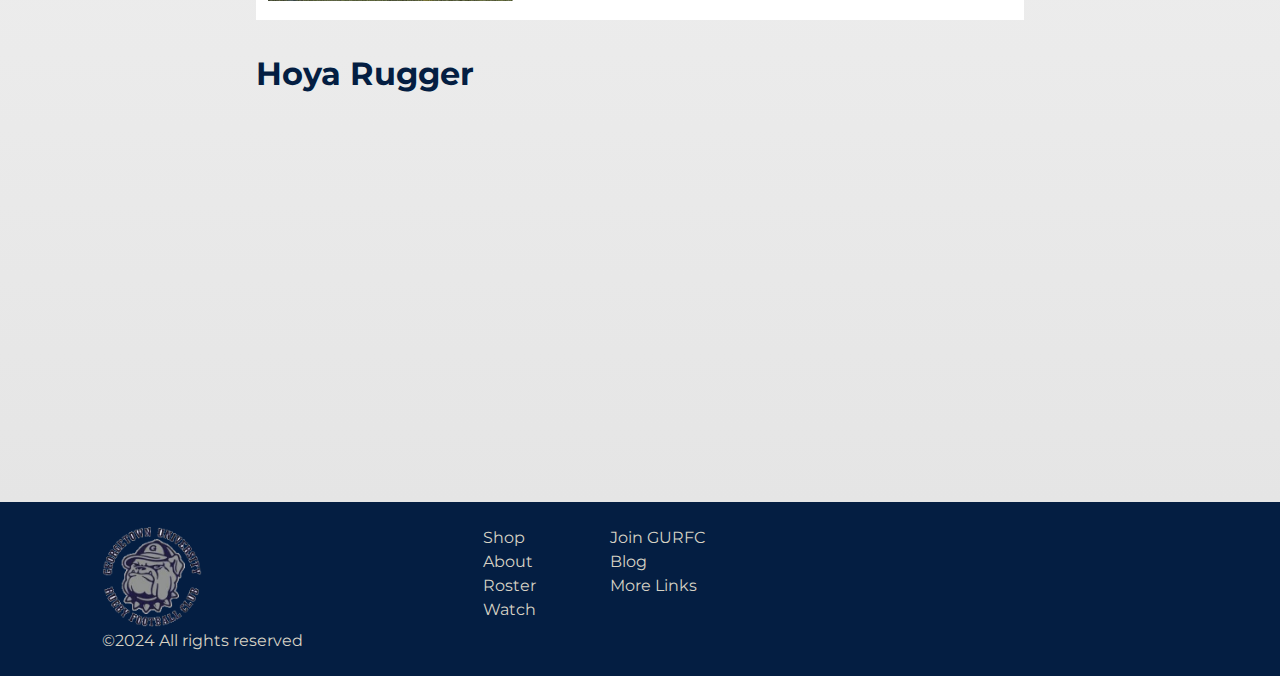
==== commit 4ab49633: "rpi match" ====
--- a/about.html
+++ b/about.html
@@ -35,13 +35,13 @@
           "
         >
           <h4 style="color: #041e42; text-align: center; padding-top: 4px">
-            Next Match - NCR Play-In
+            Next Match - NCR Round of 16
           </h4>
-          <p>Nov 16</p>
+          <p>1:00pm - Nov 22 - Fairfield University</p>
         </div>
         <div></div>
         <div class="opponent-card">
-          <img src="images/unh.png" id="opp-logo" />
+          <img src="images/rpi_logo.png" id="opp-logo" />
         </div>
       </div>
     </div>
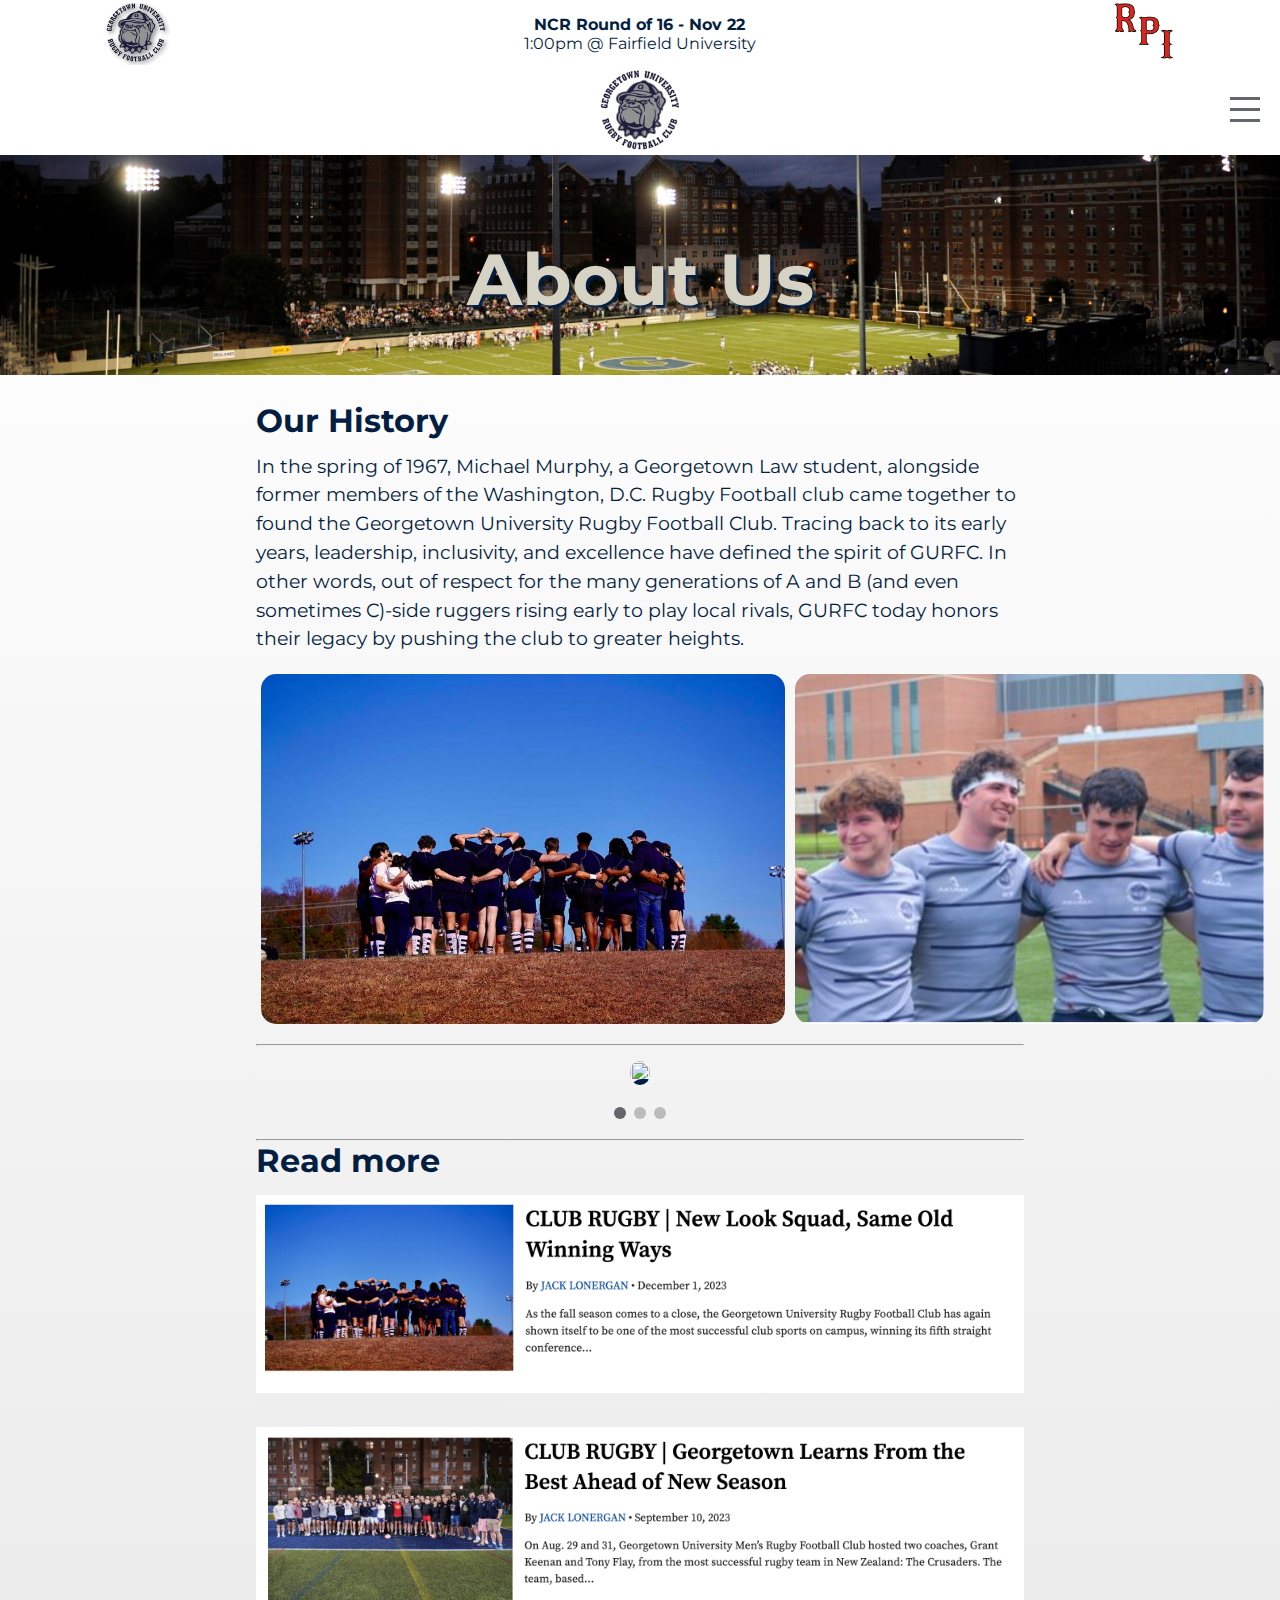
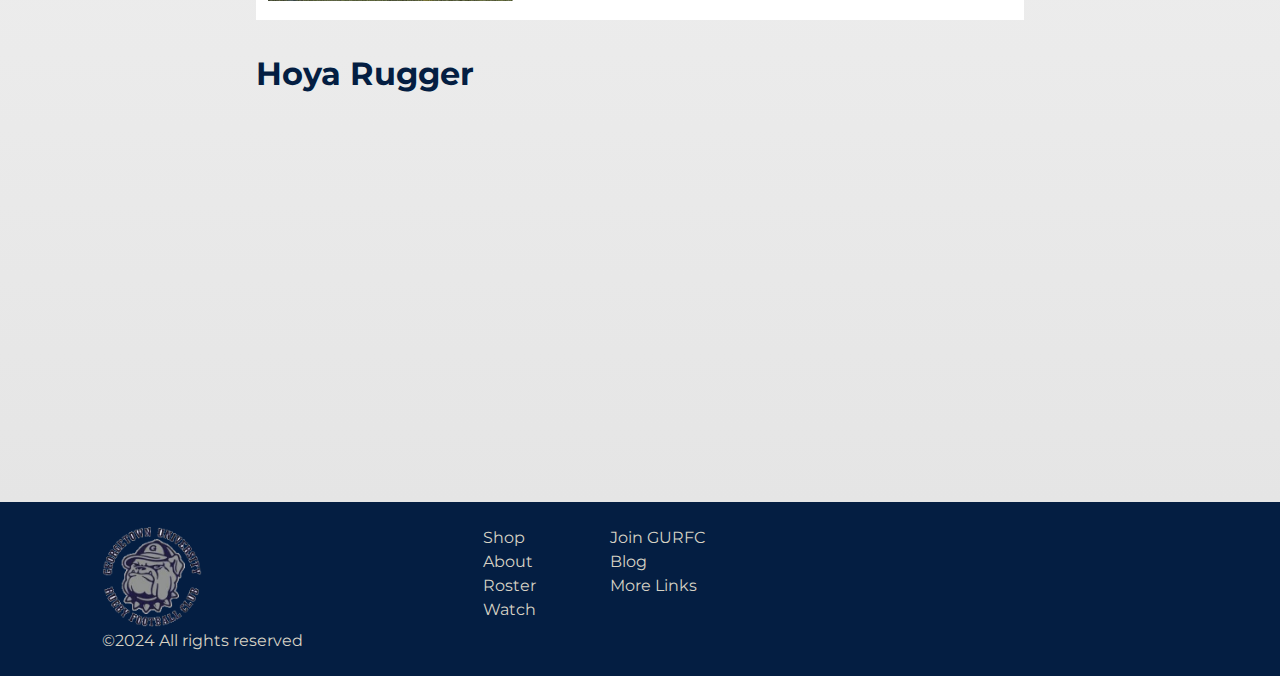
==== commit a7c6a178: "next match" ====
--- a/about.html
+++ b/about.html
@@ -35,9 +35,9 @@
           "
         >
           <h4 style="color: #041e42; text-align: center; padding-top: 4px">
-            Next Match - NCR Round of 16
+            NCR Round of 16 - Nov 22
           </h4>
-          <p>1:00pm - Nov 22 - Fairfield University</p>
+          <p>1:00pm @ Fairfield University</p>
         </div>
         <div></div>
         <div class="opponent-card">
--- a/style.css
+++ b/style.css
@@ -289,6 +289,14 @@
   display: flex;
   justify-content: space-around;
   width: 100%;
+  color: #041e42;
+  font-size: 3rem;
+}
+
+@media screen and (max-width: 1040px) {
+  .schedule__container {
+    font-size: 1.7rem;
+  }
 }
 
 .schedule__card {
@@ -1090,6 +1098,7 @@
 .watch__container {
   display: flex;
   flex-direction: column;
+  height: 800px;
 }
 
 @media (max-width: 1200px) {
@@ -1218,8 +1227,9 @@
 }
 
 .youtube {
-  min-width: 600px;
-  object-fit: contain;
+  width: 100%;
+  min-width: 550px;
+  height: fit-content;
 }
 
 @media (max-width: 600px) {
